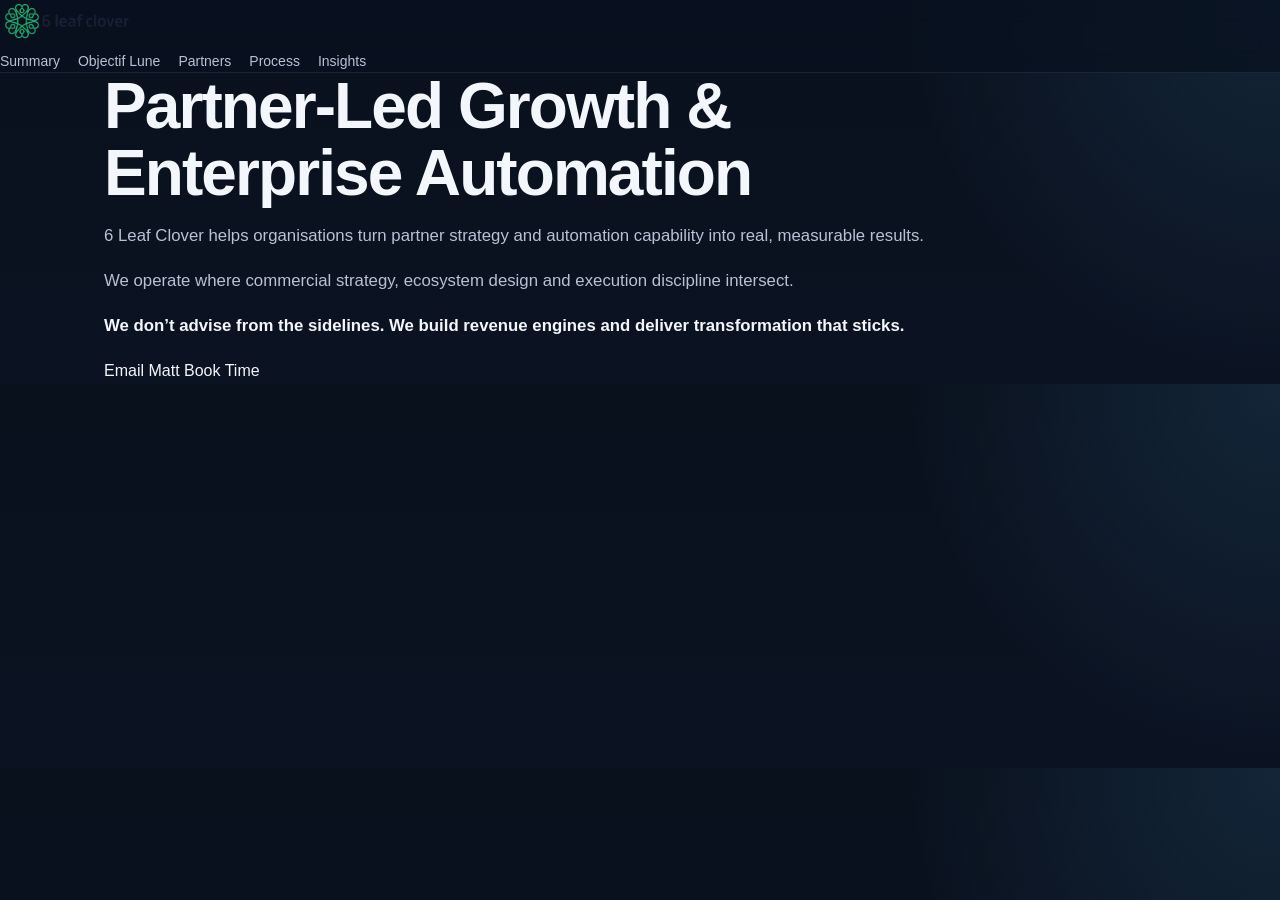
==== index.html @ 8bf60ffc "Update index.html" ====
<!DOCTYPE html>
<html lang="en">
<head>
  <meta charset="UTF-8">
  <meta name="viewport" content="width=device-width, initial-scale=1.0">
  <title>6 Leaf Clover</title>

  <!-- Main stylesheet -->
  <link rel="stylesheet" href="/assets/style.css">

  <!-- Netlify Identity (REQUIRED for CMS login + invite flow) -->
  <script src="https://identity.netlify.com/v1/netlify-identity-widget.js"></script>
</head>

<body>

<header>
  <img src="/assets/6leaf-main.png" class="logo" />
  <nav>
    <a href="/">Summary</a>
    <a href="/objectif-lune.html">Objectif Lune</a>
    <a href="/partners.html">Partners</a>
    <a href="/process.html">Process</a>
    <a href="/insights.html">Insights</a>
  </nav>
</header>

<div class="container">

  <h1>Partner-Led Growth & Enterprise Automation</h1>

  <p>
    6 Leaf Clover helps organisations turn partner strategy and automation capability into real, measurable results.
  </p>

  <p>
    We operate where commercial strategy, ecosystem design and execution discipline intersect.
  </p>

  <p class="cta">
    We don’t advise from the sidelines. We build revenue engines and deliver transformation that sticks.
  </p>

  <!-- CTA Buttons -->
  <div class="cta-buttons">
    <a href="mailto:matt@6leafclover.co.uk" class="btn primary">Email Matt</a>
    <a href="https://outlook.office.com/bookwithme/user/096431fd04e74d8491d724ad463fd408@6leafclover.co.uk/meetingtype/wNoemyp6DkeDweaqhTh28A2?anonymous&ismsaljsauthenabled&ep=mlink" class="btn secondary" target="_blank">Book Time</a>
  </div>

</div>

<!-- Identity redirect logic (CRITICAL) -->
<script>
  if (window.netlifyIdentity) {
    window.netlifyIdentity.on("init", function(user) {
      if (!user) {
        window.netlifyIdentity.on("login", function() {
          document.location.href = "/admin/";
        });
      }
    });
  }
</script>

</body>
</html>

</body>
</html>
---- assets/style.css ----
:root {
  --bg: #08111f;
  --bg-soft: #0d1728;
  --panel: rgba(255, 255, 255, 0.05);
  --panel-border: rgba(255, 255, 255, 0.1);
  --text: #f3f6fb;
  --muted: #b7c2d3;
  --line: rgba(255, 255, 255, 0.08);
  --accent: #8fd3ff;
  --accent-strong: #5fb8ff;
  --max: 1120px;
  --radius: 18px;
  --shadow: 0 20px 60px rgba(0, 0, 0, 0.35);
}

* {
  box-sizing: border-box;
}

html {
  scroll-behavior: smooth;
}

body {
  margin: 0;
  font-family: Arial, Helvetica, sans-serif;
  background:
    radial-gradient(circle at top right, rgba(95, 184, 255, 0.12), transparent 28%),
    linear-gradient(180deg, #09111d 0%, #0b1322 100%);
  color: var(--text);
  line-height: 1.6;
}

a {
  color: var(--text);
  text-decoration: none;
}

a:hover {
  color: var(--accent);
}

header {
  position: sticky;
  top: 0;
  z-index: 20;
  backdrop-filter: blur(12px);
  background: rgba(8, 17, 31, 0.78);
  border-bottom: 1px solid var(--line);
}

.header-inner {
  max-width: var(--max);
  margin: 0 auto;
  padding: 18px 24px;
  display: flex;
  align-items: center;
  justify-content: space-between;
  gap: 24px;
}

.logo {
  height: 42px;
  width: auto;
}

nav {
  display: flex;
  flex-wrap: wrap;
  gap: 18px;
}

nav a {
  font-size: 14px;
  color: var(--muted);
}

nav a:hover,
nav a.active {
  color: var(--text);
}

.container {
  max-width: var(--max);
  margin: 0 auto;
  padding: 0 24px;
}

.hero {
  position: relative;
  padding: 88px 0 56px;
  overflow: hidden;
}

.hero::after {
  content: "";
  position: absolute;
  right: -40px;
  top: 10px;
  width: 320px;
  height: 320px;
  background: url('/assets/6leaf-sub.png') no-repeat center;
  background-size: contain;
  opacity: 0.08;
  pointer-events: none;
}

.eyebrow {
  display: inline-block;
  margin-bottom: 18px;
  padding: 8px 12px;
  border: 1px solid var(--panel-border);
  border-radius: 999px;
  color: var(--accent);
  font-size: 12px;
  font-weight: 700;
  letter-spacing: 0.08em;
  text-transform: uppercase;
  background: rgba(255,255,255,0.03);
}

h1 {
  margin: 0 0 16px;
  font-size: clamp(2.3rem, 5vw, 4.4rem);
  line-height: 1.05;
  letter-spacing: -0.03em;
  max-width: 900px;
}

h2 {
  margin: 0 0 14px;
  font-size: clamp(1.5rem, 3vw, 2.1rem);
  line-height: 1.15;
  letter-spacing: -0.02em;
}

h3 {
  margin: 0 0 10px;
  font-size: 1.1rem;
  line-height: 1.25;
}

p {
  margin: 0 0 18px;
  color: var(--muted);
  font-size: 1.05rem;
  max-width: 820px;
}

.hero-copy p {
  font-size: 1.1rem;
}

.button-row {
  display: flex;
  flex-wrap: wrap;
  gap: 14px;
  margin-top: 26px;
}

.button,
.button-secondary {
  display: inline-block;
  padding: 14px 18px;
  border-radius: 999px;
  font-weight: 700;
  transition: 0.2s ease;
}

.button {
  background: linear-gradient(180deg, var(--accent) 0%, var(--accent-strong) 100%);
  color: #06111d;
}

.button:hover {
  transform: translateY(-1px);
  color: #06111d;
}

.button-secondary {
  border: 1px solid var(--panel-border);
  background: rgba(255,255,255,0.03);
  color: var(--text);
}

.button-secondary:hover {
  background: rgba(255,255,255,0.07);
}

.section {
  padding: 28px 0 36px;
}

.section-header {
  margin-bottom: 18px;
}

.section-label {
  color: var(--accent);
  font-size: 12px;
  font-weight: 700;
  letter-spacing: 0.08em;
  text-transform: uppercase;
  margin-bottom: 8px;
}

.panel {
  background: var(--panel);
  border: 1px solid var(--panel-border);
  border-radius: var(--radius);
  padding: 26px;
  box-shadow: var(--shadow);
}

.grid-2,
.grid-3 {
  display: grid;
  gap: 20px;
}

.grid-2 {
  grid-template-columns: repeat(2, minmax(0, 1fr));
}

.grid-3 {
  grid-template-columns: repeat(3, minmax(0, 1fr));
}

.card {
  background: rgba(255,255,255,0.04);
  border: 1px solid var(--panel-border);
  border-radius: 16px;
  padding: 22px;
}

.card p:last-child,
.panel p:last-child {
  margin-bottom: 0;
}

ul {
  margin: 0;
  padding-left: 20px;
  color: var(--muted);
}

li {
  margin-bottom: 10px;
}

.kpi-row {
  display: flex;
  flex-wrap: wrap;
  gap: 12px;
  margin-top: 18px;
}

.kpi {
  padding: 10px 14px;
  border-radius: 999px;
  border: 1px solid var(--panel-border);
  background: rgba(255,255,255,0.03);
  font-size: 14px;
  color: var(--text);
}

.cta {
  margin-top: 18px;
  font-weight: 700;
  color: var(--text);
}

.contact-panel {
  margin-top: 10px;
}

.footer {
  border-top: 1px solid var(--line);
  margin-top: 48px;
}

.footer-inner {
  max-width: var(--max);
  margin: 0 auto;
  padding: 22px 24px 40px;
  color: var(--muted);
  font-size: 0.95rem;
}

@media (max-width: 900px) {
  .grid-2,
  .grid-3 {
    grid-template-columns: 1fr;
  }

  .header-inner {
    align-items: flex-start;
    flex-direction: column;
  }

  .hero {
    padding-top: 64px;
  }

  .hero::after {
    width: 220px;
    height: 220px;
    opacity: 0.06;
  }
}
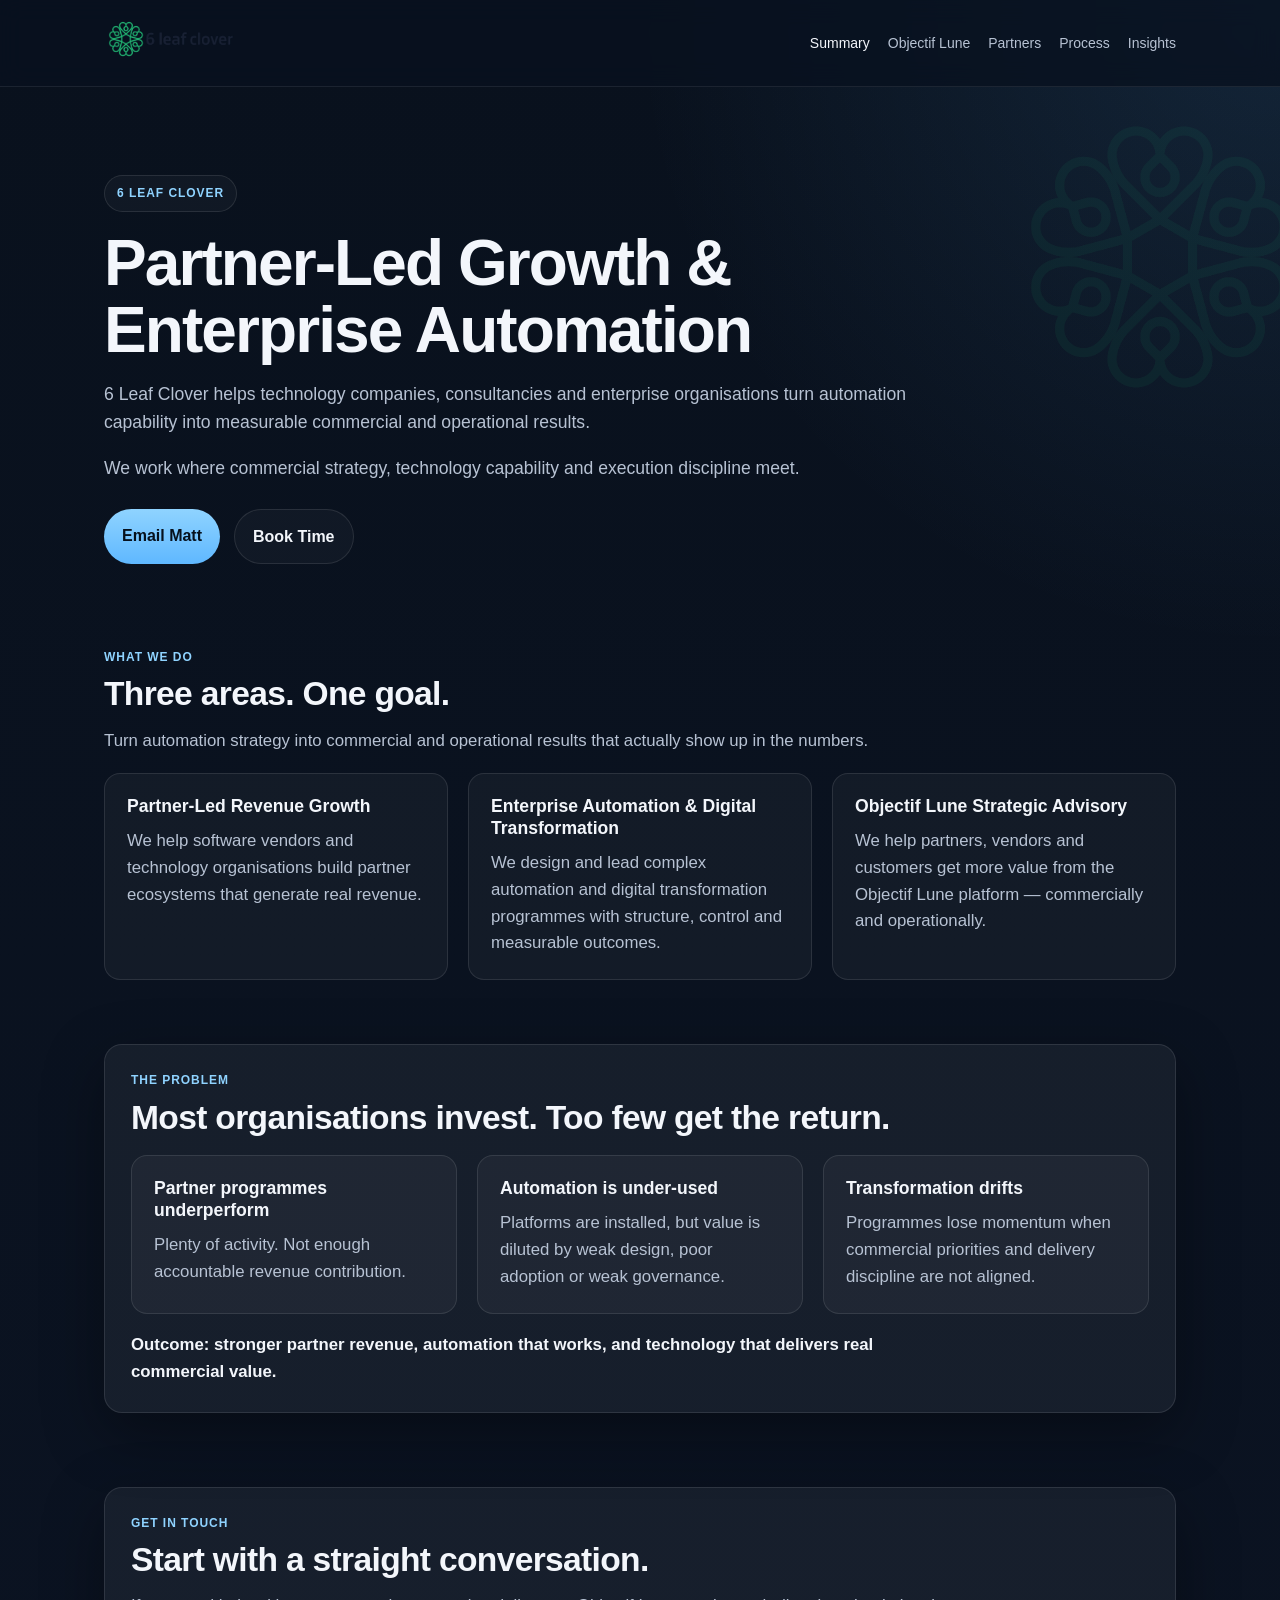
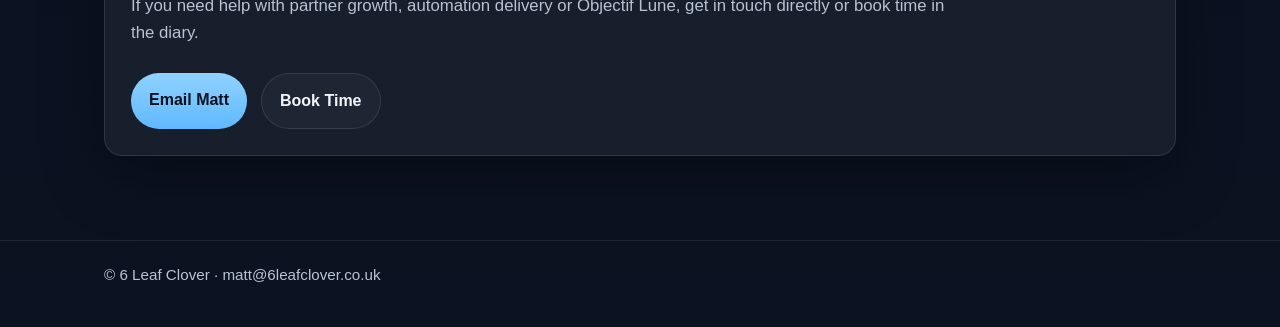
==== commit 546d9f61: "Update index.html" ====
--- a/index.html
+++ b/index.html
@@ -1,55 +1,118 @@
 <!DOCTYPE html>
 <html lang="en">
 <head>
-  <meta charset="UTF-8">
-  <meta name="viewport" content="width=device-width, initial-scale=1.0">
-  <title>6 Leaf Clover</title>
-
-  <!-- Main stylesheet -->
-  <link rel="stylesheet" href="/assets/style.css">
-
-  <!-- Netlify Identity (REQUIRED for CMS login + invite flow) -->
+  <meta charset="UTF-8" />
+  <meta name="description" content="6 Leaf Clover helps technology companies, consultancies and enterprise organisations turn automation capability into measurable commercial and operational results." />
+  <meta name="viewport" content="width=device-width, initial-scale=1.0" />
+  <title>6 Leaf Clover | Partner-Led Growth & Enterprise Automation</title>
+  <link rel="stylesheet" href="/assets/style.css" />
   <script src="https://identity.netlify.com/v1/netlify-identity-widget.js"></script>
 </head>
-
 <body>
 
 <header>
-  <img src="/assets/6leaf-main.png" class="logo" />
-  <nav>
-    <a href="/">Summary</a>
-    <a href="/objectif-lune.html">Objectif Lune</a>
-    <a href="/partners.html">Partners</a>
-    <a href="/process.html">Process</a>
-    <a href="/insights.html">Insights</a>
-  </nav>
+  <div class="header-inner">
+    <a href="/"><img src="/assets/6leaf-main.png" class="logo" alt="6 Leaf Clover logo" /></a>
+    <nav>
+      <a href="/" class="active">Summary</a>
+      <a href="/objectif-lune.html">Objectif Lune</a>
+      <a href="/partners.html">Partners</a>
+      <a href="/process.html">Process</a>
+      <a href="/insights.html">Insights</a>
+    </nav>
+  </div>
 </header>
 
-<div class="container">
+<main>
+  <section class="hero">
+    <div class="container hero-copy">
+      <div class="eyebrow">6 Leaf Clover</div>
+      <h1>Partner-Led Growth & Enterprise Automation</h1>
+      <p>6 Leaf Clover helps technology companies, consultancies and enterprise organisations turn automation capability into measurable commercial and operational results.</p>
+      <p>We work where commercial strategy, technology capability and execution discipline meet.</p>
+      <div class="button-row">
+        <a class="button" href="mailto:matt@6leafclover.co.uk">Email Matt</a>
+        <a class="button-secondary" href="https://outlook.office.com/bookwithme/user/096431fd04e74d8491d724ad463fd408@6leafclover.co.uk/meetingtype/wNoemyp6DkeDweaqhTh28A2?anonymous&amp;ismsaljsauthenabled&amp;ep=mlink" target="_blank" rel="noopener">Book Time</a>
+      </div>
+    </div>
+  </section>
 
-  <h1>Partner-Led Growth & Enterprise Automation</h1>
+  <section class="section">
+    <div class="container">
+      <div class="section-header">
+        <div class="section-label">What we do</div>
+        <h2>Three areas. One goal.</h2>
+        <p>Turn automation strategy into commercial and operational results that actually show up in the numbers.</p>
+      </div>
 
-  <p>
-    6 Leaf Clover helps organisations turn partner strategy and automation capability into real, measurable results.
-  </p>
+      <div class="grid-3">
+        <div class="card">
+          <h3>Partner-Led Revenue Growth</h3>
+          <p>We help software vendors and technology organisations build partner ecosystems that generate real revenue.</p>
+        </div>
 
-  <p>
-    We operate where commercial strategy, ecosystem design and execution discipline intersect.
-  </p>
+        <div class="card">
+          <h3>Enterprise Automation & Digital Transformation</h3>
+          <p>We design and lead complex automation and digital transformation programmes with structure, control and measurable outcomes.</p>
+        </div>
 
-  <p class="cta">
-    We don’t advise from the sidelines. We build revenue engines and deliver transformation that sticks.
-  </p>
+        <div class="card">
+          <h3>Objectif Lune Strategic Advisory</h3>
+          <p>We help partners, vendors and customers get more value from the Objectif Lune platform — commercially and operationally.</p>
+        </div>
+      </div>
+    </div>
+  </section>
 
-  <!-- CTA Buttons -->
-  <div class="cta-buttons">
-    <a href="mailto:matt@6leafclover.co.uk" class="btn primary">Email Matt</a>
-    <a href="https://outlook.office.com/bookwithme/user/096431fd04e74d8491d724ad463fd408@6leafclover.co.uk/meetingtype/wNoemyp6DkeDweaqhTh28A2?anonymous&ismsaljsauthenabled&ep=mlink" class="btn secondary" target="_blank">Book Time</a>
+  <section class="section">
+    <div class="container">
+      <div class="panel">
+        <div class="section-header">
+          <div class="section-label">The problem</div>
+          <h2>Most organisations invest. Too few get the return.</h2>
+        </div>
+        <div class="grid-3">
+          <div class="card">
+            <h3>Partner programmes underperform</h3>
+            <p>Plenty of activity. Not enough accountable revenue contribution.</p>
+          </div>
+          <div class="card">
+            <h3>Automation is under-used</h3>
+            <p>Platforms are installed, but value is diluted by weak design, poor adoption or weak governance.</p>
+          </div>
+          <div class="card">
+            <h3>Transformation drifts</h3>
+            <p>Programmes lose momentum when commercial priorities and delivery discipline are not aligned.</p>
+          </div>
+        </div>
+        <p class="cta">Outcome: stronger partner revenue, automation that works, and technology that delivers real commercial value.</p>
+      </div>
+    </div>
+  </section>
+
+  <section class="section">
+    <div class="container">
+      <div class="panel contact-panel">
+        <div class="section-header">
+          <div class="section-label">Get in touch</div>
+          <h2>Start with a straight conversation.</h2>
+          <p>If you need help with partner growth, automation delivery or Objectif Lune, get in touch directly or book time in the diary.</p>
+        </div>
+        <div class="button-row">
+          <a class="button" href="mailto:matt@6leafclover.co.uk">Email Matt</a>
+          <a class="button-secondary" href="https://outlook.office.com/bookwithme/user/096431fd04e74d8491d724ad463fd408@6leafclover.co.uk/meetingtype/wNoemyp6DkeDweaqhTh28A2?anonymous&amp;ismsaljsauthenabled&amp;ep=mlink" target="_blank" rel="noopener">Book Time</a>
+        </div>
+      </div>
+    </div>
+  </section>
+</main>
+
+<footer class="footer">
+  <div class="footer-inner">
+    © 6 Leaf Clover · matt@6leafclover.co.uk
   </div>
+</footer>
 
-</div>
-
-<!-- Identity redirect logic (CRITICAL) -->
 <script>
   if (window.netlifyIdentity) {
     window.netlifyIdentity.on("init", function(user) {
@@ -64,6 +127,4 @@
 
 </body>
 </html>
-
-</body>
 </html>
--- a/assets/style.css
+++ b/assets/style.css
@@ -307,4 +307,24 @@
     height: 220px;
     opacity: 0.06;
   }
-}
+
+}
+.article-body h1,
+.article-body h2,
+.article-body h3 {
+  margin-top: 1.4em;
+}
+
+.article-body p,
+.article-body ul,
+.article-body ol {
+  max-width: 800px;
+}
+
+.article-body a {
+  color: var(--accent);
+}
+
+.article-body strong {
+  color: var(--text);
+}
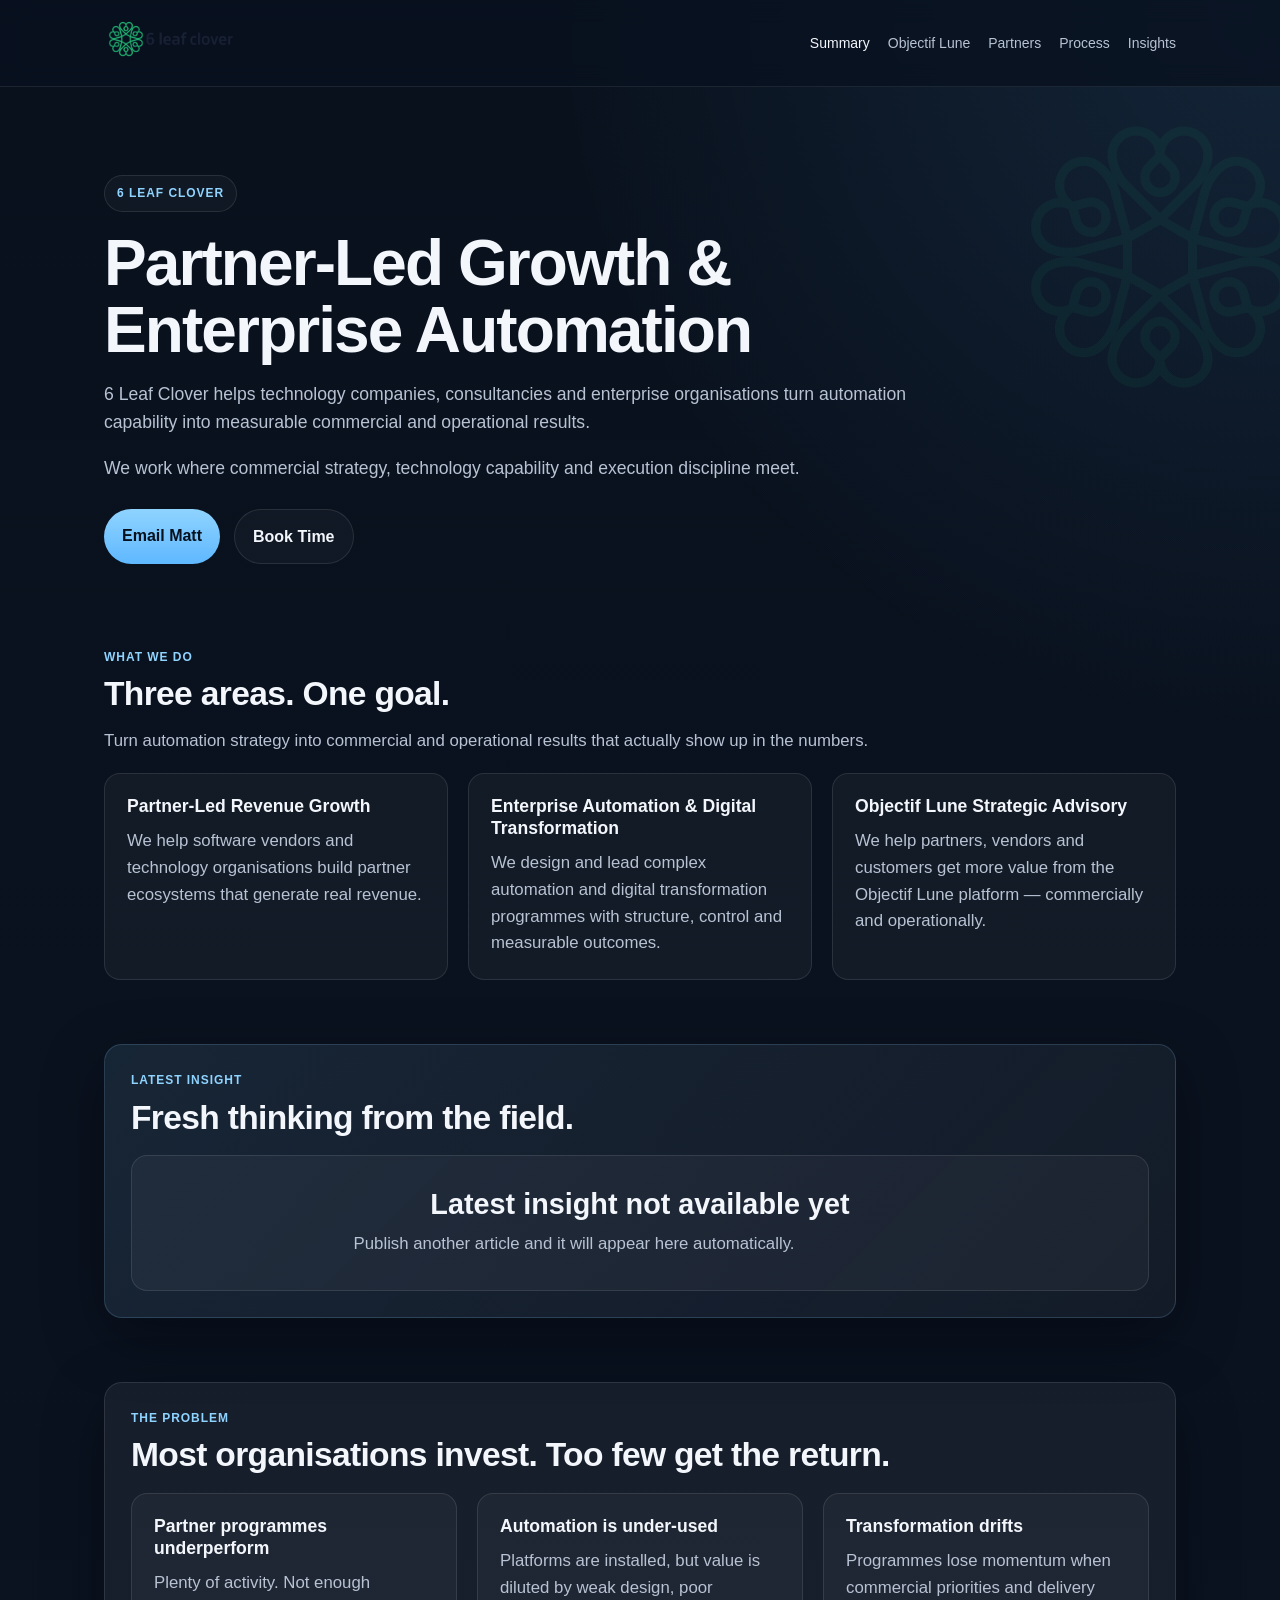
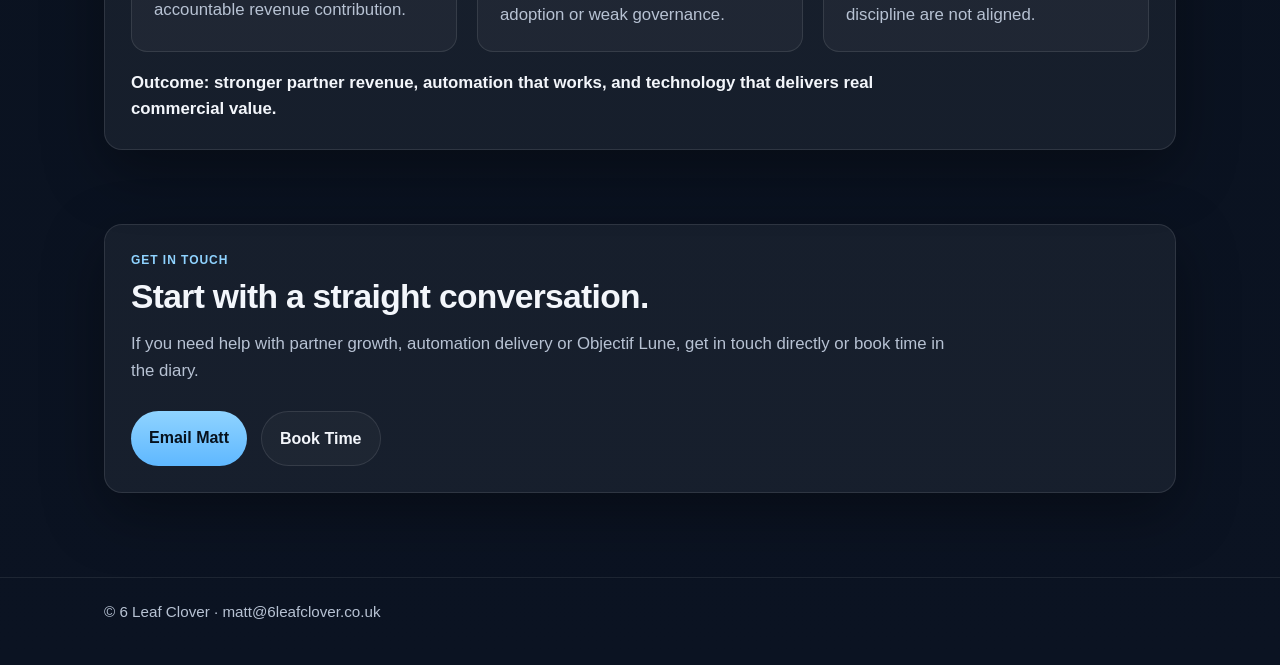
==== commit 94cdf0ce: "Update index.html" ====
--- a/index.html
+++ b/index.html
@@ -66,6 +66,24 @@
 
   <section class="section">
     <div class="container">
+      <div class="panel featured-insight">
+        <div class="section-header">
+          <div class="section-label">Latest insight</div>
+          <h2>Fresh thinking from the field.</h2>
+        </div>
+
+        <div id="home-latest">
+          <div class="card home-latest-card">
+            <h3>Loading latest insight…</h3>
+            <p>Please wait a moment.</p>
+          </div>
+        </div>
+      </div>
+    </div>
+  </section>
+
+  <section class="section">
+    <div class="container">
       <div class="panel">
         <div class="section-header">
           <div class="section-label">The problem</div>
@@ -123,8 +141,52 @@
       }
     });
   }
+
+  async function loadLatestInsight() {
+    const container = document.getElementById("home-latest");
+
+    try {
+      const response = await fetch("/assets/latest-insight.json");
+      if (!response.ok) throw new Error("Could not load latest insight.");
+
+      const post = await response.json();
+
+      if (!post) {
+        container.innerHTML = `
+          <div class="card home-latest-card empty-state">
+            <h3>No insights yet</h3>
+            <p>Once the first article is published, it will appear here automatically.</p>
+          </div>
+        `;
+        return;
+      }
+
+      container.innerHTML = `
+        <div class="card home-latest-card">
+          <div class="meta-row">
+            <span class="meta-pill">${post.categoryLabel || "Insights"}</span>
+            ${post.formattedDate ? `<span class="kpi">${post.formattedDate}</span>` : ""}
+          </div>
+          <h3>${post.title}</h3>
+          <p>${post.summary || ""}</p>
+          <div class="button-row">
+            <a class="button" href="${post.url}">Read insight</a>
+            <a class="button-secondary" href="/insights.html">View all insights</a>
+          </div>
+        </div>
+      `;
+    } catch (error) {
+      container.innerHTML = `
+        <div class="card home-latest-card empty-state">
+          <h3>Latest insight not available yet</h3>
+          <p>Publish another article and it will appear here automatically.</p>
+        </div>
+      `;
+    }
+  }
+
+  loadLatestInsight();
 </script>
 
 </body>
 </html>
-</html>
--- a/assets/style.css
+++ b/assets/style.css
@@ -328,3 +328,53 @@
 .article-body strong {
   color: var(--text);
 }
+
+.featured-insight {
+  background: linear-gradient(135deg, rgba(143, 211, 255, 0.10), rgba(255, 255, 255, 0.04));
+  border: 1px solid rgba(143, 211, 255, 0.18);
+}
+
+.featured-insight h3 {
+  font-size: 1.8rem;
+  line-height: 1.15;
+}
+
+.meta-row {
+  display: flex;
+  flex-wrap: wrap;
+  gap: 10px;
+  margin-bottom: 16px;
+}
+
+.meta-pill {
+  display: inline-block;
+  padding: 8px 12px;
+  border-radius: 999px;
+  border: 1px solid var(--panel-border);
+  background: rgba(255,255,255,0.04);
+  font-size: 12px;
+  font-weight: 700;
+  letter-spacing: 0.08em;
+  text-transform: uppercase;
+  color: var(--accent);
+}
+
+.post-link {
+  display: inline-block;
+  margin-top: 16px;
+  font-weight: 700;
+  color: var(--accent);
+}
+
+.post-link:hover {
+  color: var(--text);
+}
+
+.empty-state {
+  text-align: center;
+  padding: 32px;
+}
+
+.home-latest-card {
+  min-height: 100%;
+}
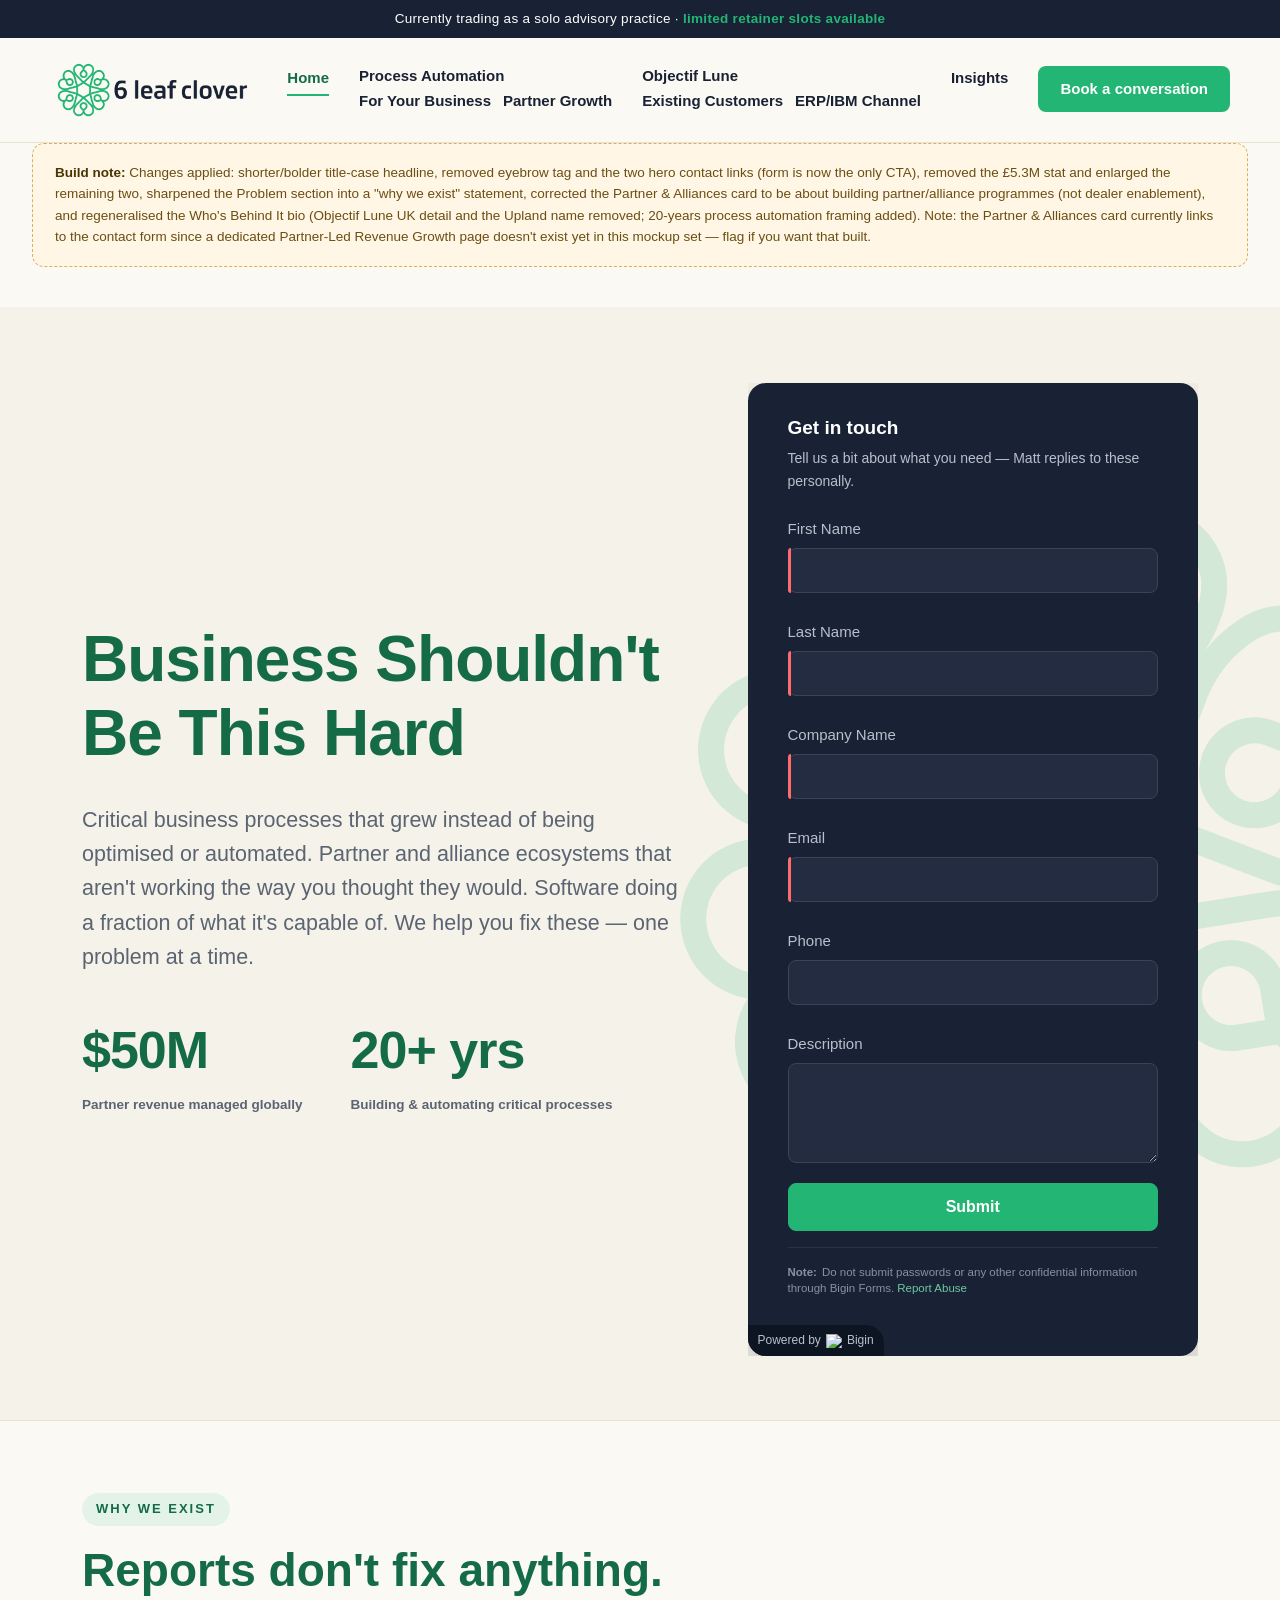
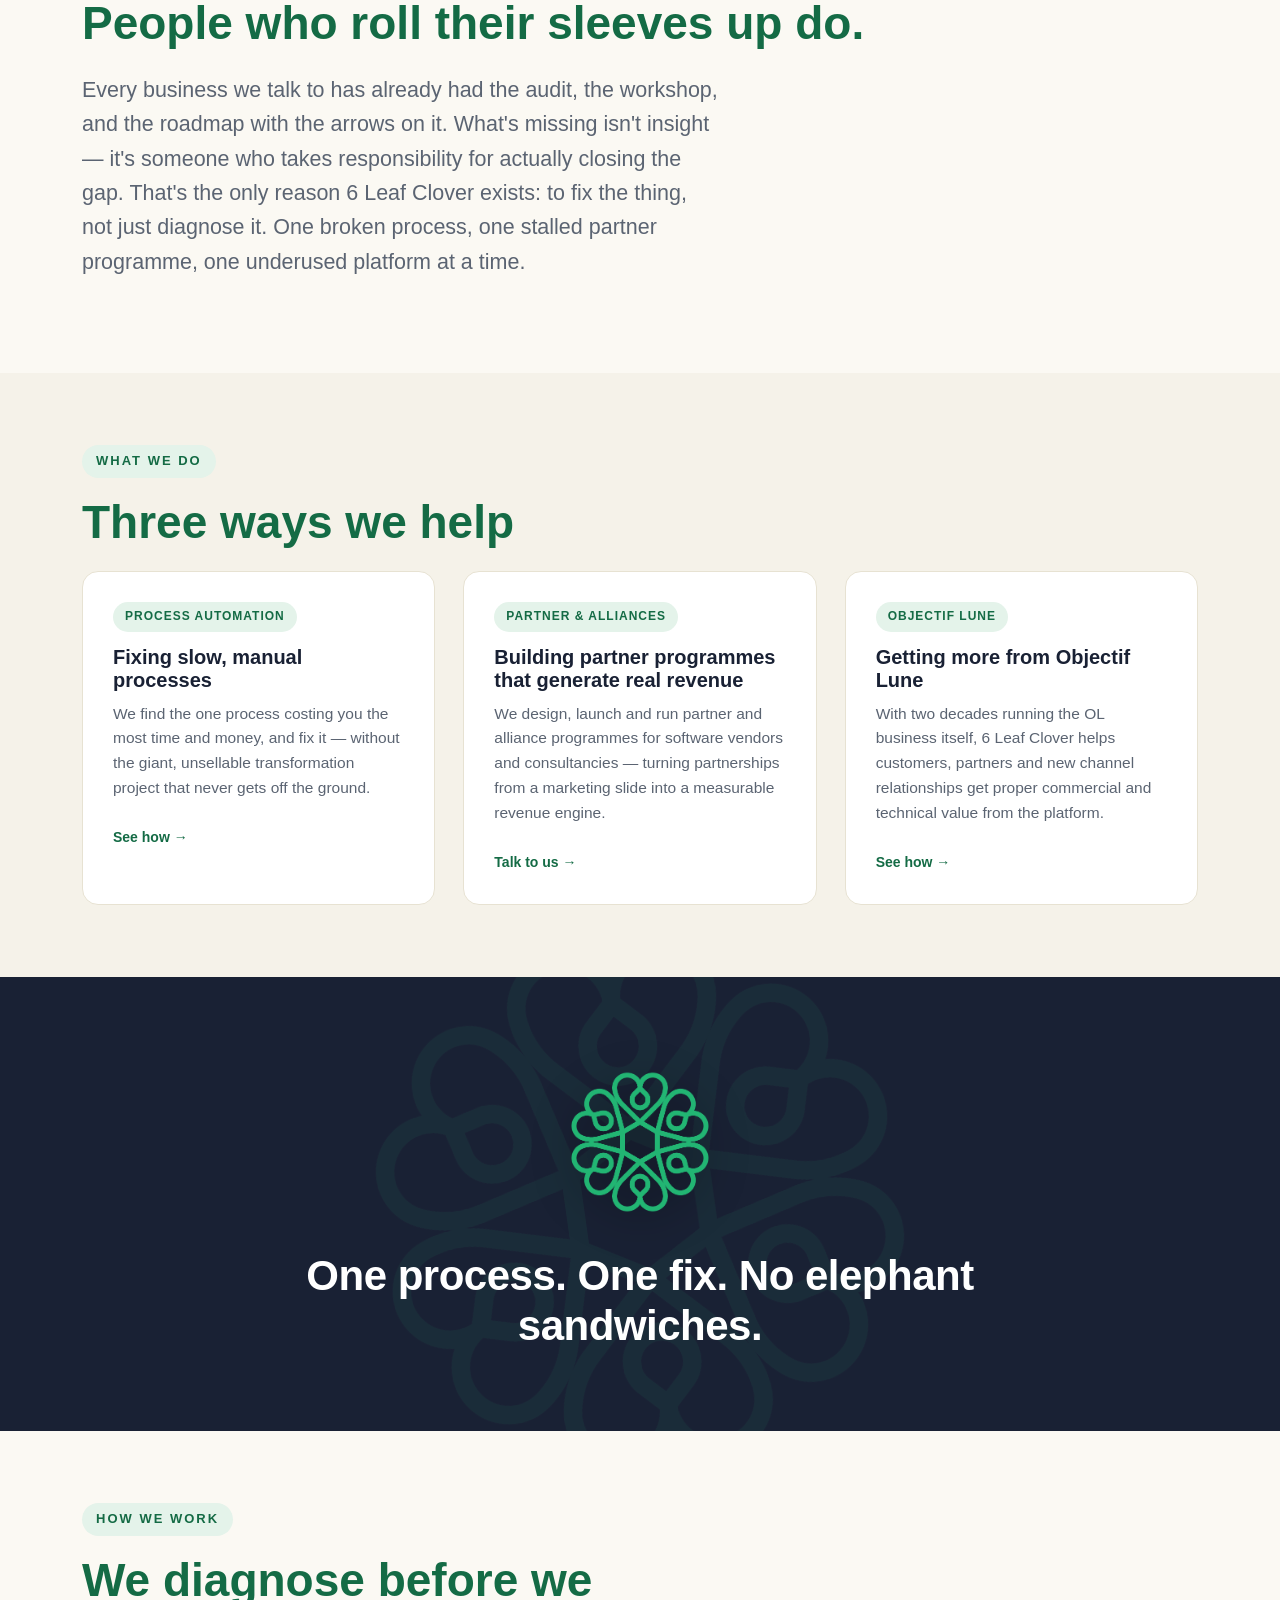
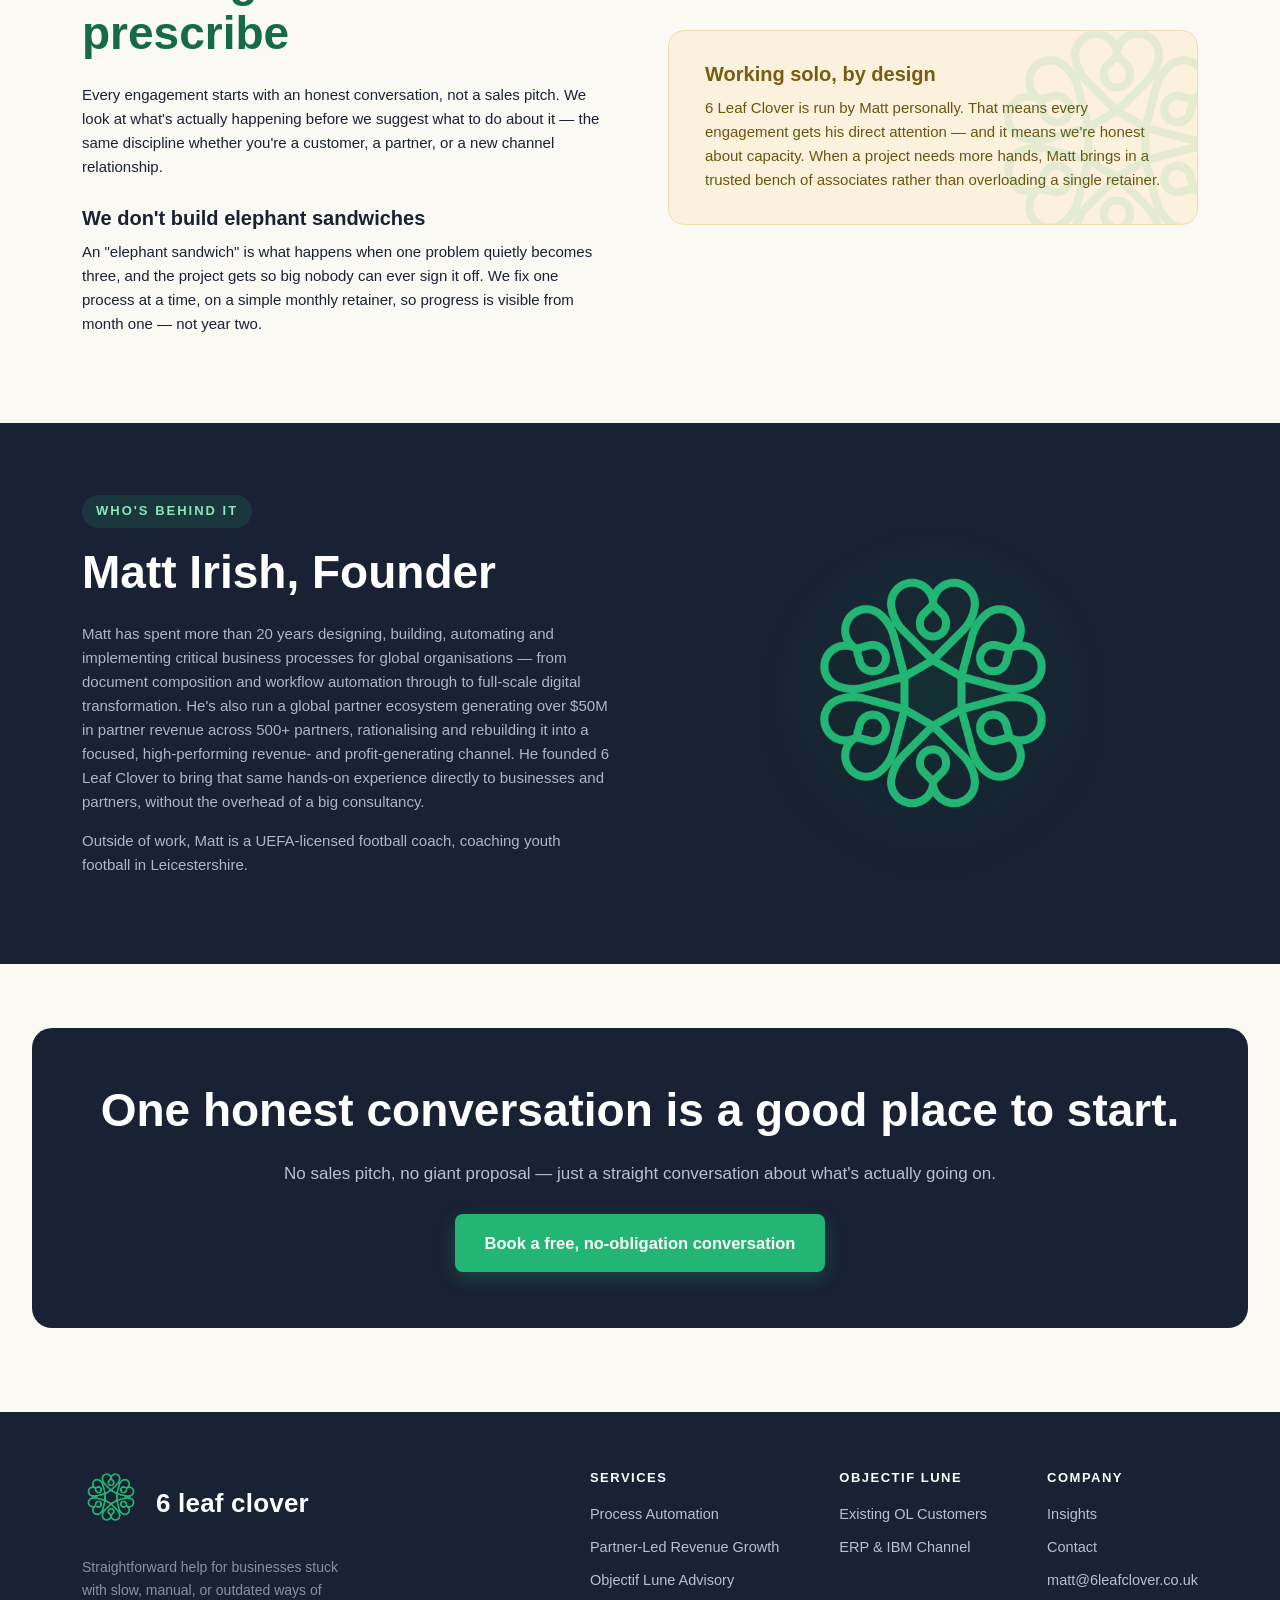
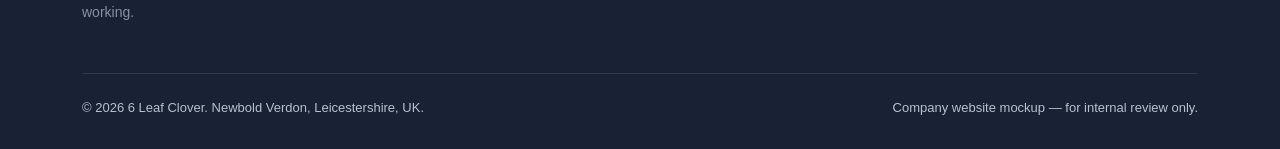
==== commit 9d9a3323: "Update index.html" ====
--- a/index.html
+++ b/index.html
@@ -1,192 +1,801 @@
 <!DOCTYPE html>
 <html lang="en">
 <head>
-  <meta charset="UTF-8" />
-  <meta name="description" content="6 Leaf Clover helps technology companies, consultancies and enterprise organisations turn automation capability into measurable commercial and operational results." />
-  <meta name="viewport" content="width=device-width, initial-scale=1.0" />
-  <title>6 Leaf Clover | Partner-Led Growth & Enterprise Automation</title>
-  <link rel="stylesheet" href="/assets/style.css" />
-  <script src="https://identity.netlify.com/v1/netlify-identity-widget.js"></script>
+<!-- Google tag (gtag.js) -->
+<script async src="https://www.googletagmanager.com/gtag/js?id=G-89XM09ZV6T"></script>
+<script>
+    window.dataLayer = window.dataLayer || [];
+    function gtag(){dataLayer.push(arguments);}
+    gtag('js', new Date());
+    gtag('config', 'G-89XM09ZV6T');
+</script>
+<script type="text/javascript">
+    (function(c,l,a,r,i,t,y){
+        c[a]=c[a]||function(){(c[a].q=c[a].q||[]).push(arguments)};
+        t=l.createElement(r);t.async=1;t.src="https://www.clarity.ms/tag/"+i;
+        y=l.getElementsByTagName(r)[0];y.parentNode.insertBefore(t,y);
+    })(window, document, "clarity", "script", "y4c2ji5exg");
+</script>
+
+<meta charset="UTF-8">
+<meta name="viewport" content="width=device-width, initial-scale=1.0">
+<title>Home | 6 Leaf Clover</title>
+<style>
+:root{
+  --navy:#192134;
+  --navy-soft:#2A3448;
+  --green:#22B573;
+  --green-dark:#146B45;
+  --cream:#FBF9F3;
+  --paper:#F5F2E9;
+  --card:#FFFFFF;
+  --ink:#192134;
+  --ink-soft:#5B6472;
+  --rule:#E7E2D2;
+  --rule-strong:#D8D2BE;
+  --green-tint:#E4F3EA;
+  --gold-tint:#FBF1DC;
+  --gold-ink:#7A5B12;
+  --font:Calibri,"Segoe UI",Arial,sans-serif;
+}
+*{box-sizing:border-box;}
+html{scroll-behavior:smooth;}
+body{margin:0;background:var(--cream);color:var(--ink);font-family:var(--font);font-size:17px;line-height:1.6;-webkit-font-smoothing:antialiased;}
+a{color:inherit;}
+img{max-width:100%;display:block;}
+.wrap{max-width:1180px;margin:0 auto;padding:0 32px;}
+h1,h2,h3{font-family:var(--font);font-weight:700;color:var(--navy);margin:0 0 .5em 0;line-height:1.15;}
+h1{font-size:clamp(36px,5.4vw,58px);color:var(--green-dark);letter-spacing:-0.5px;}
+.hero h1{font-size:clamp(42px,6.2vw,64px);font-weight:800;letter-spacing:-1px;text-transform:capitalize;}
+h2{font-size:clamp(32px,4.4vw,46px);color:var(--green-dark);}
+h3{font-size:20px;color:var(--navy);}
+p{margin:0 0 1em 0;}
+.eyebrow{display:inline-block;font-size:13px;font-weight:700;letter-spacing:2px;text-transform:uppercase;color:var(--green-dark);background:var(--green-tint);padding:6px 14px;border-radius:20px;margin-bottom:18px;}
+.lede{font-size:21.5px;color:var(--ink-soft);max-width:640px;}
+
+/* top banner */
+.topbar{background:var(--navy);color:#fff;font-size:13.5px;text-align:center;padding:8px 12px;letter-spacing:.3px;}
+.topbar strong{color:var(--green);}
+
+/* header */
+header.site{background:var(--cream);border-bottom:1px solid var(--rule);position:sticky;top:0;z-index:50;}
+.header-inner{display:flex;align-items:center;justify-content:space-between;padding:20px 0;}
+.brand{display:flex;align-items:center;}
+.brand img{height:56px;width:auto;}
+nav.mainnav{display:flex;align-items:center;gap:34px;}
+nav.mainnav a{font-size:15px;font-weight:600;color:var(--navy);text-decoration:none;}
+nav.mainnav a.current{color:var(--green-dark);border-bottom:2px solid var(--green);padding-bottom:4px;}
+.nav-cta{background:var(--green);color:#fff !important;padding:11px 22px;border-radius:8px;font-weight:700 !important;border-bottom:none !important;}
+
+/* hero */
+.hero{position:relative;padding:76px 0 64px;overflow:hidden;background:var(--paper);border-bottom:1px solid var(--rule);}
+.hero-grid{display:grid;grid-template-columns:1.15fr .85fr;gap:56px;align-items:center;position:relative;z-index:2;}
+.hero-clover-bg{position:absolute;right:-220px;top:50%;transform:translateY(-50%) rotate(6deg);width:900px;opacity:.16;z-index:1;pointer-events:none;}
+.hero-buttons{display:flex;gap:16px;flex-wrap:wrap;margin-top:30px;align-items:center;}
+.btn-primary{background:var(--green);color:#fff;padding:16px 30px;border-radius:8px;font-weight:700;font-size:16.5px;text-decoration:none;display:inline-block;border:none;cursor:pointer;box-shadow:0 6px 18px rgba(34,181,115,.28);}
+.btn-secondary{color:var(--navy);font-weight:600;text-decoration:underline;font-size:15px;}
+.stat-strip{display:flex;gap:48px;margin-top:34px;flex-wrap:wrap;}
+.stat{}
+.stat b{display:block;font-size:52px;color:var(--green-dark);font-weight:900;letter-spacing:-1px;}
+.stat span{font-size:13.5px;color:var(--ink-soft);font-weight:600;}
+
+/* lead capture form (legendseor-style) */
+.leadform{background:var(--navy);color:#fff;border-radius:18px;padding:34px;box-shadow:0 20px 50px rgba(25,33,52,.25);}
+.leadform h3{color:#fff;font-size:19px;margin-bottom:4px;}
+.leadform .sub{color:#B9C0CC;font-size:14px;margin-bottom:18px;}
+.leadform input,.leadform select,.leadform textarea{width:100%;padding:13px 14px;margin-bottom:12px;border-radius:8px;border:1px solid #3A4358;background:#232C41;color:#fff;font-family:var(--font);font-size:15px;}
+.leadform input::placeholder,.leadform textarea::placeholder{color:#8891A0;}
+.leadform button{width:100%;background:var(--green);color:#fff;border:none;padding:14px;border-radius:8px;font-weight:700;font-size:16px;cursor:pointer;}
+.leadform .fine{font-size:11.5px;color:#8891A0;margin-top:12px;text-align:center;}
+.leadform .thanks{display:none;text-align:center;padding:20px 0;}
+.leadform .thanks b{color:var(--green);font-size:18px;}
+
+/* clover break — bold section-divider treatment */
+.clover-break{position:relative;background:var(--navy);padding:80px 0;overflow:hidden;text-align:center;}
+.clover-break .mark{width:170px;margin:0 auto 24px;position:relative;z-index:2;filter:drop-shadow(0 8px 20px rgba(0,0,0,.35));}
+.clover-break .line{position:relative;z-index:2;color:#fff;font-size:clamp(28px,4vw,42px);font-weight:800;max-width:760px;margin:0 auto;letter-spacing:-.5px;line-height:1.2;}
+.clover-break .ghost{position:absolute;top:50%;left:50%;transform:translate(-50%,-50%) rotate(-8deg);width:640px;opacity:.07;pointer-events:none;z-index:1;}
+
+/* decorative corner clover used on tinted/callout sections */
+.clover-corner{position:absolute;width:280px;opacity:.10;pointer-events:none;}
+
+/* sections */
+section{padding:72px 0;}
+section.tint{background:var(--paper);}
+section.navy{background:var(--navy);color:#fff;}
+section.navy h2{color:#fff;}
+section.navy .ink-soft{color:#AEB6C4;}
+
+.checklist{list-style:none;margin:0;padding:0;display:grid;gap:14px;max-width:760px;}
+.checklist li{position:relative;padding-left:32px;color:var(--ink-soft);font-size:16.5px;}
+.checklist li::before{content:"";position:absolute;left:0;top:8px;width:14px;height:14px;border-radius:50%;background:var(--green);}
+
+.cards{display:grid;gap:28px;}
+.cards.c3{grid-template-columns:repeat(3,1fr);}
+.cards.c2{grid-template-columns:repeat(2,1fr);}
+.card{background:var(--card);border:1px solid var(--rule);border-radius:16px;padding:30px;}
+.card h3{margin-bottom:10px;}
+.card p{color:var(--ink-soft);font-size:15.5px;margin-bottom:0;}
+.card .tag{display:inline-block;background:var(--green-tint);color:var(--green-dark);font-size:12px;font-weight:700;letter-spacing:1px;text-transform:uppercase;padding:5px 12px;border-radius:20px;margin-bottom:14px;}
+
+.callout{position:relative;overflow:hidden;background:var(--gold-tint);border:1px solid #EEDFB0;border-radius:16px;padding:32px 36px;}
+.callout h3{color:var(--gold-ink);}
+.callout p{color:#6B5410;margin-bottom:0;}
+
+.split{display:grid;grid-template-columns:1fr 1fr;gap:56px;align-items:center;}
+
+.quote{border-left:4px solid var(--green);padding-left:24px;font-size:20px;font-style:italic;color:var(--navy);max-width:820px;}
+
+.fit-grid{display:grid;grid-template-columns:1fr 1fr;gap:28px;}
+.fit-box{border-radius:16px;padding:28px;}
+.fit-box.yes{background:var(--green-tint);border:1px solid #BFE4CE;}
+.fit-box.no{background:#F1EFE7;border:1px solid var(--rule-strong);}
+.fit-box ul{margin:0;padding-left:20px;color:var(--ink-soft);}
+.fit-box li{margin-bottom:8px;}
+
+.cta-band{background:var(--navy);color:#fff;border-radius:20px;padding:56px;text-align:center;margin:0 32px;}
+.cta-band h2{color:#fff;}
+.cta-band p{color:#B9C0CC;font-size:17px;}
+
+/* footer */
+footer.site{background:var(--navy);color:#B9C0CC;padding:56px 0 30px;margin-top:60px;}
+.footer-top{display:flex;justify-content:space-between;align-items:flex-start;flex-wrap:wrap;gap:40px;padding-bottom:36px;border-bottom:1px solid #2E3850;}
+.footer-brand img{height:64px;margin-bottom:14px;}
+.footer-cols{display:flex;gap:60px;flex-wrap:wrap;}
+.footer-col h4{color:#fff;font-size:13px;letter-spacing:1.5px;text-transform:uppercase;margin-bottom:14px;}
+.footer-col a{display:block;color:#B9C0CC;text-decoration:none;font-size:14.5px;margin-bottom:10px;}
+.footer-bottom{padding-top:24px;font-size:13px;display:flex;justify-content:space-between;flex-wrap:wrap;gap:10px;}
+
+/* insights */
+.filterbar{display:flex;gap:10px;margin-bottom:36px;flex-wrap:wrap;}
+.filter-pill{border:1px solid var(--rule-strong);background:var(--card);padding:9px 18px;border-radius:20px;font-size:14px;font-weight:600;cursor:pointer;}
+.filter-pill.active{background:var(--navy);color:#fff;border-color:var(--navy);}
+.post-card{background:var(--card);border:1px solid var(--rule);border-radius:16px;overflow:hidden;display:flex;flex-direction:column;}
+.post-thumb{height:150px;background:linear-gradient(135deg,var(--navy),var(--navy-soft));display:flex;align-items:center;justify-content:center;}
+.post-thumb img{width:44px;opacity:.85;}
+.post-body{padding:22px 24px 26px;}
+.post-body .tag{margin-bottom:12px;}
+.post-body p{color:var(--ink-soft);font-size:14.5px;}
+.readmore{color:var(--green-dark);font-weight:700;font-size:14px;text-decoration:none;}
+.featured{display:grid;grid-template-columns:1fr 1fr;gap:0;background:var(--card);border:1px solid var(--rule);border-radius:20px;overflow:hidden;margin-bottom:48px;}
+.featured .side{background:linear-gradient(135deg,var(--navy),var(--navy-soft));display:flex;align-items:center;justify-content:center;padding:40px;}
+.featured .side img{width:110px;opacity:.9;}
+.featured .body{padding:44px;}
+
+/* dev note */
+.devnote{background:#FFF6E5;border:1px dashed #D9B15C;border-radius:12px;padding:18px 22px;font-size:13.5px;color:#6B4E12;margin:0 32px 40px;}
+.devnote b{color:#4A3600;}
+
+@media(max-width:900px){
+  .hero-grid,.split,.cards.c3,.cards.c2,.fit-grid,.featured{grid-template-columns:1fr;}
+  .footer-top{flex-direction:column;}
+}
+</style>
 </head>
 <body>
 
-<header>
-  <div class="header-inner">
-    <a href="/"><img src="/assets/6leaf-main.png" class="logo" alt="6 Leaf Clover logo" /></a>
-    <nav>
-      <a href="/" class="active">Summary</a>
-      <a href="/objectif-lune.html">Objectif Lune</a>
-      <a href="/partners.html">Partners</a>
-      <a href="/process.html">Process</a>
-      <a href="/insights.html">Insights</a>
-    </nav>
+<div class="topbar">Currently trading as a solo advisory practice &middot; <strong>limited retainer slots available</strong></div>
+<header class="site">
+  <div class="wrap header-inner">
+    <a href="index.html" class="brand"><img src="[data-uri]" alt="6 Leaf Clover" style="height:64px;"></a>
+    <style type="text/css">
+nav.mainnav{display:flex;align-items:flex-start;gap:30px;}
+nav.mainnav a{font-size:15px;font-weight:600;color:var(--navy);text-decoration:none;}
+nav.mainnav a.current{color:var(--green-dark);border-bottom:2px solid var(--green);padding-bottom:4px;}
+.nav-group{display:flex;flex-direction:column;}
+.nav-group-label{font-size:15px;font-weight:600;color:var(--navy);line-height:1.3;}
+.nav-sub{display:flex;gap:12px;margin-top:3px;}
+.nav-sub a{font-size:12.5px;font-weight:600;color:var(--ink-soft);text-decoration:none;white-space:nowrap;}
+.nav-sub a.current{color:var(--green-dark);}
+.nav-sub a:hover{color:var(--green-dark);}
+</style>
+<nav class="mainnav">
+  <a href="index.html" class="current">Home</a>
+
+  <div class="nav-group">
+    <span class="nav-group-label">Process Automation</span>
+    <span class="nav-sub">
+      <a href="process-automation-direct.html">For Your Business</a>
+      <a href="process-automation-partner.html">Partner Growth</a>
+    </span>
+  </div>
+
+  <div class="nav-group">
+    <span class="nav-group-label">Objectif Lune</span>
+    <span class="nav-sub">
+      <a href="objectif-lune-customers.html">Existing Customers</a>
+      <a href="objectif-lune-erp.html">ERP/IBM Channel</a>
+    </span>
+  </div>
+
+  <a href="insights.html">Insights</a>
+  <a href="#contact" class="nav-cta">Book a conversation</a>
+</nav>
   </div>
 </header>
 
-<main>
-  <section class="hero">
-    <div class="container hero-copy">
-      <div class="eyebrow">6 Leaf Clover</div>
-      <h1>Partner-Led Growth & Enterprise Automation</h1>
-      <p>6 Leaf Clover helps technology companies, consultancies and enterprise organisations turn automation capability into measurable commercial and operational results.</p>
-      <p>We work where commercial strategy, technology capability and execution discipline meet.</p>
-      <div class="button-row">
-        <a class="button" href="mailto:matt@6leafclover.co.uk">Email Matt</a>
-        <a class="button-secondary" href="https://outlook.office.com/bookwithme/user/096431fd04e74d8491d724ad463fd408@6leafclover.co.uk/meetingtype/wNoemyp6DkeDweaqhTh28A2?anonymous&amp;ismsaljsauthenabled&amp;ep=mlink" target="_blank" rel="noopener">Book Time</a>
+<div class="devnote"><b>Build note:</b> Changes applied: shorter/bolder title-case headline, removed eyebrow tag and the two hero contact links (form is now the only CTA), removed the £5.3M stat and enlarged the remaining two, sharpened the Problem section into a "why we exist" statement, corrected the Partner &amp; Alliances card to be about building partner/alliance programmes (not dealer enablement), and regeneralised the Who's Behind It bio (Objectif Lune UK detail and the Upland name removed; 20-years process automation framing added). Note: the Partner &amp; Alliances card currently links to the contact form since a dedicated Partner-Led Revenue Growth page doesn't exist yet in this mockup set &mdash; flag if you want that built.</div>
+
+<section class="hero">
+  <img class="hero-clover-bg" src="[data-uri]" alt="">
+  <div class="wrap hero-grid">
+    <div>
+      <h1>Business Shouldn't Be This Hard</h1>
+      <p class="lede">Critical business processes that grew instead of being optimised or automated. Partner and alliance ecosystems that aren't working the way you thought they would. Software doing a fraction of what it's capable of. We help you fix these &mdash; one problem at a time.</p>
+      <div class="stat-strip">
+        <div class="stat"><b>$50M</b><span>Partner revenue managed globally</span></div>
+        <div class="stat"><b>20+ yrs</b><span>Building &amp; automating critical processes</span></div>
       </div>
     </div>
-  </section>
-
-  <section class="section">
-    <div class="container">
-      <div class="section-header">
-        <div class="section-label">What we do</div>
-        <h2>Three areas. One goal.</h2>
-        <p>Turn automation strategy into commercial and operational results that actually show up in the numbers.</p>
+    
+<!--
+  6 Leaf Clover — Bigin contact form (branded)
+  Drop this in place of the placeholder contact form on each page.
+  Do NOT edit the hidden inputs (xnQsjsdp, zc_gad, xmIwtLD, actionType, rmsg, returnURL)
+  or the validation / mandatory-field JS below — those are Bigin's security tokens
+  and are what make the submission actually work.
+-->
+<style type='text/css'>
+/* ===== Bigin's own generated styles (unchanged structure, do not remove) ===== */
+:root,
+	html {
+	font-size: 10px;
+}
+* {
+padding: 0;
+ margin: 0;
+ outline: 0;}
+html,
+body {
+	height: 100%;
+	width: 100%;
+	font-weight: normal;
+	-webkit-font-smoothing: antialiased;
+	-moz-osx-font-smoothing: grayscale;
+	font-size: 15px;
+}
+ul,
+ol {
+	list-style-position: inside;
+}
+textarea,
+input[type='text'],
+input[type='button'],
+input[type='submit'],
+input[type='date'] {
+	-webkit-appearance: none;
+}
+input:focus,
+select:focus,
+textarea:focus,
+button:focus {
+	outline: none;
+}
+.wf-form-component {
+	padding: 30px 40px 60px;
+}
+.wf-parent {
+	padding: 30px 0;
+	height: 100%;
+	box-sizing: border-box;
+	overflow: auto;
+	background-repeat: no-repeat;
+	background-size: 100% 100%;
+}
+.wf-wrapper * {
+	box-sizing: border-box;
+}
+.wf-wrapper {
+	width: 100%;
+	max-width: 700px;
+	border-radius: 18px;
+	margin: auto;
+	border: none;
+	position: relative;
+}
+.wf-header {
+	font-size: 19px;
+	padding-bottom: 4px;
+	font-weight: bold;
+	word-break: break-word;
+}
+.wf-row {
+	margin-bottom: 20px;
+}
+.wf-label {
+	padding: 7px 0;
+	word-break: break-word;
+}
+.wf-field:not(.multiple-fields-div) {
+	text-align: left;
+	word-break: break-word;
+	border: 0;
+	position: relative;
+}
+.wf-field-inner {
+	position: relative;
+	display: flex;
+	flex: 1;
+}
+.wf-field-input:focus {
+	border: 1px solid #22B573;
+}
+.wf-input-focus.wf-field::after {
+	opacity: 1;
+}
+.wf-input-focus.wf-field::after,
+.wf-field-error-active.wf-field .wf-field-error {
+	display: block;
+}
+.wf-field-error-active.wf-field .wf-field-input:not(.date-input-container .wf-field-input),
+.wf-field-error-active.wf-field .wf-field-dropdown {
+	border: 1px solid #FD6B6D;
+	box-shadow: 0 0 1px 1px #F4A2A2;
+}
+.wf-field-mandatory .wf-field-inner::before {
+	content: '';
+	position: absolute;
+	inset-inline-start: 0px;
+	background-color: #ff6a6a;
+	width: 3px;
+	height: 100%;
+	border-start-start-radius: 4px;
+	border-end-start-radius: 4px;
+	z-index: 2;
+	top: 0;
+	bottom: 0;
+}
+.wf-field-input,
+.wf-field-dropdown {
+	width: 100%;
+	border-radius: 8px;
+	padding: 13px 14px;
+	min-height: 38px;
+	font-size: 15px;
+	font-family: inherit;
+}
+.wf-field-item {
+	min-height: 38px;
+}
+.wf-form-component .wf-field-error,
+	.wf-form-component .wf-field-help-text {
+	text-align: left;
+}
+.wf-form-component .wf-field-error {
+	text-align: right;
+}
+.wf-field-error {
+	color: #FF8A8A;
+	font-size: 12px;
+	margin-top: 4px;
+	display: none;
+}
+.wf-field-help-text {
+	color: #8891A0;
+	font-size: 12px;
+	margin-top: 5px;
+}
+.wf-text-area-input {
+	resize: vertical;
+	height: 100px;
+	min-height: 100px;
+	max-height: 200px;
+}
+.wf-btn {
+	padding: 14px;
+	border-radius: 8px;
+	font-size: 16px;
+	cursor: pointer;
+	font-weight: 700;
+	font-family: inherit;
+	width: 100%;
+}
+.wform-btn-wrap {
+	display: flex;
+	margin-top: 8px;
+	align-items: center;
+	justify-content: flex-end;
+	flex: 1;
+}
+.wform-poweredby-container {
+	position: absolute;
+	inset-inline-start: 0;
+	bottom: 0;
+	border-start-end-radius: 18px;
+	border-end-start-radius: 18px;
+	font-size: 12px;
+	padding: 6px 10px;
+	font-family: sans-serif;
+	display: flex;
+	align-items: center;
+}
+.wf-spam-content-box{
+	border-top: 1px solid rgba(255,255,255,.08);
+	margin-top: 16px;
+	padding-top: 16px;
+}
+.wf-spam-content-box-inner{
+	display: flex;
+	align-items: center;
+	justify-content: center;
+	padding: 0;
+	font-size: 11.5px;
+	line-height: 1.4;
+}
+.wf-spam-content-note{
+	font-weight: bold;
+	padding-right: 5px;
+}
+.wf-spam-content-report-link{
+	text-decoration: none;
+	padding-left: 3px;
+}
+@media screen and (max-width: 590px) {
+.wf-wrapper {
+	width: 100% !important;
+	border: 0;
+}
+.wf-form-component {
+	padding: 24px;
+	padding-bottom: 60px;
+}
+.wf-field input[type=text],
+.wf-field select,
+.wf-field textarea {
+	width: 100% !important;
+}
+}
+
+/* ===== 6 Leaf Clover brand overrides — this is the only styling that changed ===== */
+.leadform-bigin { position: relative; }
+.leadform-bigin .wf-parent { padding: 0; background: none; }
+.leadform-bigin .wf-wrapper {
+	background: #192134;
+	box-shadow: 0 20px 50px rgba(25,33,52,.25);
+}
+.leadform-bigin .wf-header { color: #fff; font-family: inherit; }
+.leadform-bigin .wf-sub { color: #B9C0CC; font-size: 14px; margin-bottom: 18px; }
+.leadform-bigin .wf-label { color: #B9C0CC; }
+.leadform-bigin .wf-field-input,
+.leadform-bigin .wf-field-dropdown,
+.leadform-bigin .wf-text-area-input {
+	background: #232C41 !important;
+	border: 1px solid #3A4358 !important;
+	color: #fff !important;
+}
+.leadform-bigin .wf-field-input::placeholder,
+.leadform-bigin .wf-text-area-input::placeholder { color: #8891A0; }
+.leadform-bigin .wf-btn {
+	background-color: #22B573 !important;
+	border: 1px solid #22B573 !important;
+	color: #fff !important;
+}
+.leadform-bigin .wform-poweredby-container {
+	background: #0e1522;
+	color: #B9C0CC;
+}
+.leadform-bigin .wf-spam-content-box-inner { color: #8891A0; }
+.leadform-bigin .wf-spam-content-report-link { color: #6FC9A0; }
+
+/* Custom thank-you panel shown after a successful submission */
+.leadform-bigin .wf-thanks {
+	display: none;
+	background: #192134;
+	border-radius: 18px;
+	padding: 48px 40px;
+	text-align: center;
+	box-shadow: 0 20px 50px rgba(25,33,52,.25);
+	max-width: 700px;
+	margin: auto;
+}
+.leadform-bigin .wf-thanks b {
+	color: #fff;
+	font-size: 19px;
+	display: block;
+	margin-bottom: 8px;
+}
+.leadform-bigin .wf-thanks span {
+	color: #B9C0CC;
+	font-size: 14px;
+}
+</style>
+
+<div class="leadform-bigin">
+<iframe id='hidden980668000000625005Frame' name='hidden980668000000625005Frame' style='display: none;'></iframe>
+<div class='wf-parent' id='BiginWebToRecordFormParent980668000000625005'>
+	<div class='wf-wrapper' id='BiginWebToRecordFormDiv980668000000625005'>
+	<form id='BiginWebToRecordForm980668000000625005' name='BiginWebToRecordForm980668000000625005' class='wf-form-component' data-ux-form-alignment='top' style='font-family: inherit;position: relative;font-size:15px;' method='POST' enctype='multipart/form-data' target='hidden980668000000625005Frame' onSubmit='javascript:document.charset="UTF-8"; return checkMandatory980668000000625005()' accept-charset='UTF-8'>
+<!-- Do not remove this code. -->
+ 	<input type='text' style='display:none;' name='xnQsjsdp' value='0cc0a703639fbf8bdc9b07547df0c50b6b1435f67e82ae7c2770b6ec1f104a7d'/>
+ 	<input type='hidden' name='zc_gad' id='zc_gad' value=''/>
+ 	<input type='text' style='display:none;' name='xmIwtLD' value='91f5f9fcf8593702198c64d5f05b6bf123f744cf9498cd8e2dea88048c6dc7695b6eeb330bbb037be5c81af1a2fe09fd'/>
+ 	<input type='text' style='display:none;' name='actionType' value='Q29udGFjdHM='/>
+ 	<input type='hidden' name='rmsg' id='rmsg' value='true'/>
+ 	<input type='text' style='display:none;' name='returnURL' value='null' />
+ 	<div class='wf-header'>Get in touch</div>
+ 	<div class="wf-sub">Tell us a bit about what you need — Matt replies to these personally.</div>
+ 	<div id='elementDiv980668000000625005' class='wf-form-wrapper'>
+ 	 	<div class='wf-row'>
+ 	 	 	<div class='wf-label'>First Name</div>
+ 	 	 	<div class='wf-field wf-field-mandatory'>
+ 	 	 	 	<div class='wf-field-inner'>
+ 	 	 	 	<input name='First Name' maxlength='40' type='text' value='' class='wf-field-item wf-field-input' oninput='removeError(this)'/>
+ 	 	 	 	</div>
+ 	 	 	</div>
+ 	 	</div>
+ 	 	<div class='wf-row'>
+ 	 	 	<div class='wf-label'>Last Name</div>
+ 	 	 	<div class='wf-field wf-field-mandatory'>
+ 	 	 	 	<div class='wf-field-inner'>
+ 	 	 	 	<input name='Last Name' maxlength='80' type='text' value='' class='wf-field-item wf-field-input' oninput='removeError(this)'/>
+ 	 	 	 	</div>
+ 	 	 	</div>
+ 	 	</div>
+ 	 	<div class='wf-row'>
+ 	 	 	<div class='wf-label'>Company Name</div>
+ 	 	 	<div class='wf-field wf-field-mandatory'>
+ 	 	 	 	<div class='wf-field-inner'>
+ 	 	 	 	<input name='Accounts.Account Name' maxlength='200' type='text' value='' class='wf-field-item wf-field-input' oninput='removeError(this)'/>
+ 	 	 	 	</div>
+ 	 	 	</div>
+ 	 	</div>
+ 	 	<div class='wf-row'>
+ 	 	 	<div class='wf-label'>Email</div>
+ 	 	 	<div class='wf-field wf-field-mandatory'>
+ 	 	 	 	<div class='wf-field-inner'>
+ 	 	 	 	<input fvalidate='true' ftype='email' name='Email' maxlength='100' type='text' value='' class='wf-field-item wf-field-input' oninput='removeError(this)'/>
+ 	 	 	 	</div>
+ 	 	 	</div>
+ 	 	</div>
+ 	 	<div class='wf-row'>
+ 	 	 	<div class='wf-label'>Phone</div>
+ 	 	 	<div class='wf-field'>
+ 	 	 	 	<div class='wf-field-inner'>
+ 	 	 	 	<input fvalidate='true' ftype='mobile' name='Phone' maxlength='50' type='text' value='' class='wf-field-item wf-field-input' oninput='removeError(this)'/>
+ 	 	 	 	</div>
+ 	 	 	</div>
+ 	 	</div>
+ 	 	<div class='wf-row'>
+ 	 	 	<div class='wf-label'>Description</div>
+ 	 	 	<div class='wf-field'>
+ 	 	 	 	<div class='wf-field-inner'>
+ 	 	 	 	<textarea name='Description' maxlength='32000' type='text' class='wf-field-item wf-field-input wf-text-area-input' oninput='removeError(this)'></textarea>
+ 	 	 	 	</div>
+ 	 	 	</div>
+ 	 	</div>
+ 	 	<div class='wform-btn-wrap' data-ux-pos='center'>
+ 	 	 	<input id='formsubmit' type='submit' class='wf-btn' value='Submit'/>
+ 	 	</div>
+	</div>
+	<div class='wf-spam-content-box'><div class='wf-spam-content-box-inner'><div><span class='wf-spam-content-note'>Note:</span><span>Do not submit passwords or any other confidential information through Bigin Forms.</span><a href='https://www.zoho.eu/report-abuse' class='wf-spam-content-report-link' target='_blank'>Report Abuse</a>
+</div></div></div>
+	<a class='wform-poweredby-container' target='_blank' style='text-decoration: none;display: flex;align-items: center;font-weight: 500;' href='https://zoho.eu/bigin/?utm_source=biginwebforms&utm_medium=organic&utm_id=product' id='poweredBy980668000000625005'>
+		<span style='padding-inline-end: 5px;'>Powered by</span>
+		<img src='https://bigin.zoho.eu/images/bigin-logo-xs.svg' style='margin-inline-end: 5px;height:14px;'/>
+		<span>Bigin</span>
+	</a>
+	</form>
+	</div>
+</div>
+
+<!-- Custom thank-you panel — swapped in on successful submit, replaces the plain Zoho confirmation -->
+<div class="wf-thanks" id="bigin-thanks-980668000000625005">
+	<b>Message received — and yes, we know finding a 6 Leaf Clover is basically impossible, so thanks for making the effort.</b>
+	<span>Matt will be in touch shortly, usually faster than your last automation project.</span>
+</div>
+</div>
+
+<script>
+ 	  var mndFields980668000000625005=new Array('First Name','Last Name','Accounts.Account Name','Email');
+ 	  var fldLangVal980668000000625005=new Array('First Name','Last Name','Company Name','Email');
+ 	 var wfInnerWidth = window.innerWidth;
+ 	 if(wfInnerWidth <= 768){
+ 	 	 document.forms['BiginWebToRecordForm980668000000625005'].setAttribute('data-ux-form-alignment', 'top');
+ 	 }
+ 	function removeError(fieldObj) {
+ 	 	var parentElement = fieldObj.closest('.wf-field'),
+ 	 	 	childEle = parentElement.getElementsByClassName('wf-error-parent-ele')[0];
+ 	 	if(childEle) {
+ 	 	 	parentElement.classList.remove('wf-field-error-active');
+ 	 	 	parentElement.removeChild(parentElement.getElementsByClassName('wf-error-parent-ele')[0]);
+ 	 	}
+ 	}
+ 	function setError(fieldObj, label) {
+ 	 	var parentElement = fieldObj.closest('.wf-field'),
+ 	 		childEle = parentElement.getElementsByClassName('wf-error-parent-ele')[0];
+ 	 	if(!childEle) {
+ 	 	 	var errorParentEle = document.createElement('DIV'),
+ 	 	 	spanEle = document.createElement('SPAN');
+ 	 	 	spanEle.setAttribute('class', 'wf-field-error');
+ 	 	 	spanEle.innerHTML = label;
+ 	 	 	errorParentEle.classList.add('wf-error-parent-ele');
+ 	 	 	errorParentEle.appendChild(spanEle);
+ 	 	 	parentElement.append(errorParentEle);
+ 	 	 	parentElement.classList.add('wf-field-error-active');
+ 	 	}
+ 	}
+ 	function validateFields980668000000625005() {
+ 	 	var isReturn = true;
+ 	 	var form = document.forms['BiginWebToRecordForm980668000000625005'];
+ 	 	var validateFld = form.querySelectorAll('[fvalidate=true]');
+ 	 	var i;
+ 	 	for (i = 0; i < validateFld.length; i++)
+ 	 	{
+ 	 	 	var validateFldVal = validateFld[i].value;
+ 	 	 	if(validateFldVal !== '') {
+ 	 	 	 	var wfLabel = validateFld[i].parentElement.parentElement.parentElement.getElementsByClassName('wf-label')[0];
+ 	 	 	 	var fLabel = wfLabel ? wfLabel.innerHTML: '';
+ 	 	 	 	switch(validateFld[i].getAttribute('ftype')) {
+ 	 	 	 	case 'email':
+ 	 	 	 	 	if(validateFldVal.match(/^([A-Za-z0-9-._%'+/]+@[A-Za-z0-9.-]+.[a-zA-Z]{2,22})$/) === null) {
+ 	 	 	 	 	 	setError(validateFld[i], 'Enter valid ' + fLabel);
+ 	 	 	 	 	 	isReturn = false;
+ 	 	 	 	 	}
+ 	 	 	 	 	break;
+ 	 	 	 	case 'mobile':
+ 	 	 	 	 	 if(validateFldVal.match(/^[0-9a-zA-Z+.()\-;\s]+$/) === null) {
+ 	 	 	 	 	 	setError(validateFld[i], 'Enter valid ' + fLabel);
+ 	 	 	 	 	 	isReturn = false;
+ 	 	 	 	 	 }
+ 	 	 	 	 	break;
+ 	 	 	 	 }
+ 	 	 	}
+ 	 	}
+ 	 	return isReturn;
+ 	}
+	function checkMandatory980668000000625005() {
+		var isReturn = true;
+		for(i=0;i<mndFields980668000000625005.length;i++) {
+		  var fieldObj=document.forms['BiginWebToRecordForm980668000000625005'][mndFields980668000000625005[i]];
+		  if(fieldObj) {
+			if (((fieldObj.value).replace(/^\s+|\s+$/g, '')).length==0) {
+				setError(fieldObj, fldLangVal980668000000625005[i] + ' cannot be empty');
+				isReturn = false;
+			}
+		    }
+		}
+		if(!validateFields980668000000625005()){isReturn = false;}
+		return isReturn;
+	}
+	document.getElementById('hidden980668000000625005Frame').addEventListener('load', function () {
+		try {
+			var doc = arguments[0].currentTarget.contentWindow.document;
+			if(doc.body.childElementCount !== 0) {
+				document.getElementById('BiginWebToRecordFormParent980668000000625005').style.display = 'none';
+				document.getElementById('bigin-thanks-980668000000625005').style.display = 'block';
+			}
+		} catch (error) {
+			document.getElementById('BiginWebToRecordFormParent980668000000625005').style.display = 'none';
+			document.getElementById('bigin-thanks-980668000000625005').style.display = 'block';
+		}
+	});
+</script>
+ 	 <script id='wf_script' src='https://bigin.zoho.eu/crm/WebformScriptServlet?rid=91f5f9fcf8593702198c64d5f05b6bf123f744cf9498cd8e2dea88048c6dc7695b6eeb330bbb037be5c81af1a2fe09fdgid0cc0a703639fbf8bdc9b07547df0c50b6b1435f67e82ae7c2770b6ec1f104a7d'></script>
+
+
+  </div>
+</section>
+
+<section>
+  <div class="wrap">
+    <span class="eyebrow">Why we exist</span>
+    <h2>Reports don't fix anything.<br>People who roll their sleeves up do.</h2>
+    <p class="lede">Every business we talk to has already had the audit, the workshop, and the roadmap with the arrows on it. What's missing isn't insight &mdash; it's someone who takes responsibility for actually closing the gap. That's the only reason 6 Leaf Clover exists: to fix the thing, not just diagnose it. One broken process, one stalled partner programme, one underused platform at a time.</p>
+  </div>
+</section>
+
+<section class="tint">
+  <div class="wrap">
+    <span class="eyebrow">What we do</span>
+    <h2>Three ways we help</h2>
+    <div class="cards c3">
+      <div class="card">
+        <span class="tag">Process Automation</span>
+        <h3>Fixing slow, manual processes</h3>
+        <p>We find the one process costing you the most time and money, and fix it &mdash; without the giant, unsellable transformation project that never gets off the ground.</p>
+        <br><a href="process-automation-direct.html" class="readmore">See how &rarr;</a>
       </div>
-
-      <div class="grid-3">
-        <div class="card">
-          <h3>Partner-Led Revenue Growth</h3>
-          <p>We help software vendors and technology organisations build partner ecosystems that generate real revenue.</p>
+      <div class="card">
+        <span class="tag">Partner &amp; Alliances</span>
+        <h3>Building partner programmes that generate real revenue</h3>
+        <p>We design, launch and run partner and alliance programmes for software vendors and consultancies &mdash; turning partnerships from a marketing slide into a measurable revenue engine.</p>
+        <br><a href="#contact" class="readmore">Talk to us &rarr;</a>
+      </div>
+      <div class="card">
+        <span class="tag">Objectif Lune</span>
+        <h3>Getting more from Objectif Lune</h3>
+        <p>With two decades running the OL business itself, 6 Leaf Clover helps customers, partners and new channel relationships get proper commercial and technical value from the platform.</p>
+        <br><a href="objectif-lune-customers.html" class="readmore">See how &rarr;</a>
+      </div>
+    </div>
+  </div>
+</section>
+
+
+<div class="clover-break">
+  <img class="ghost" src="[data-uri]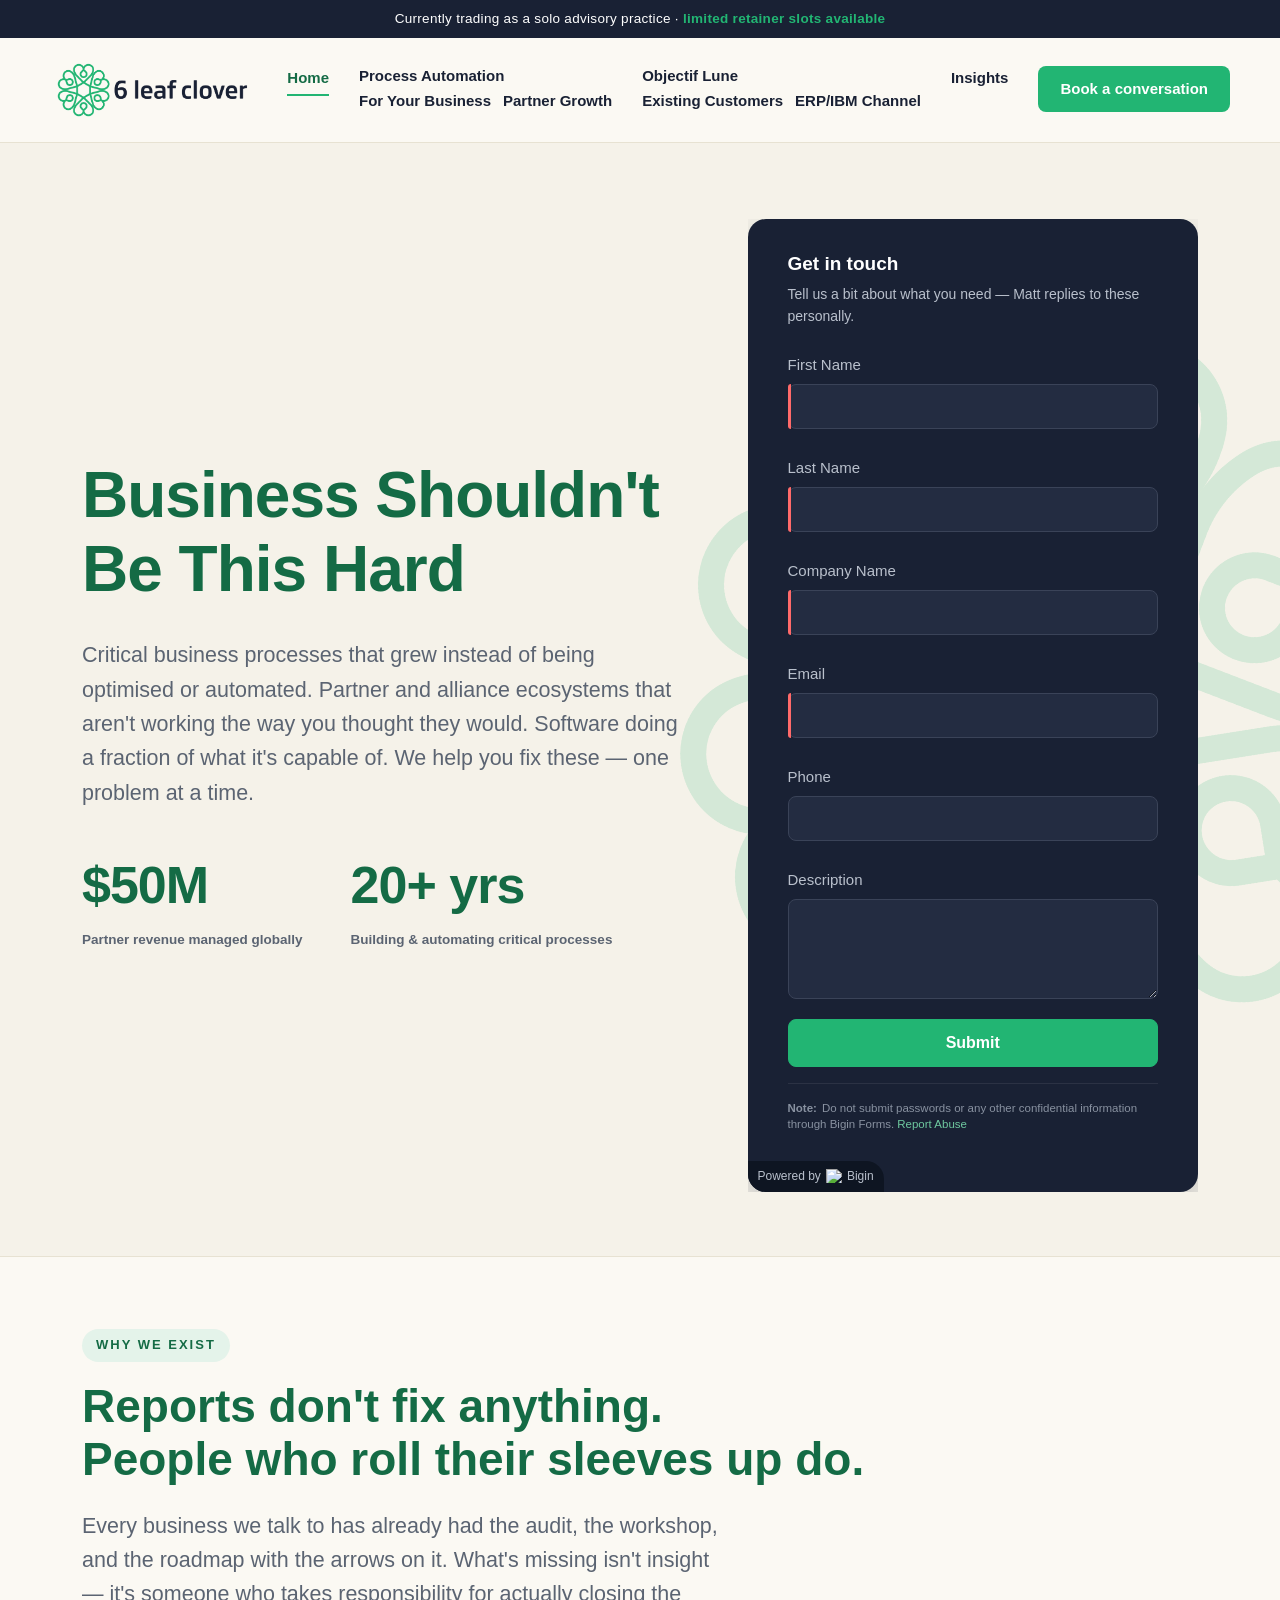
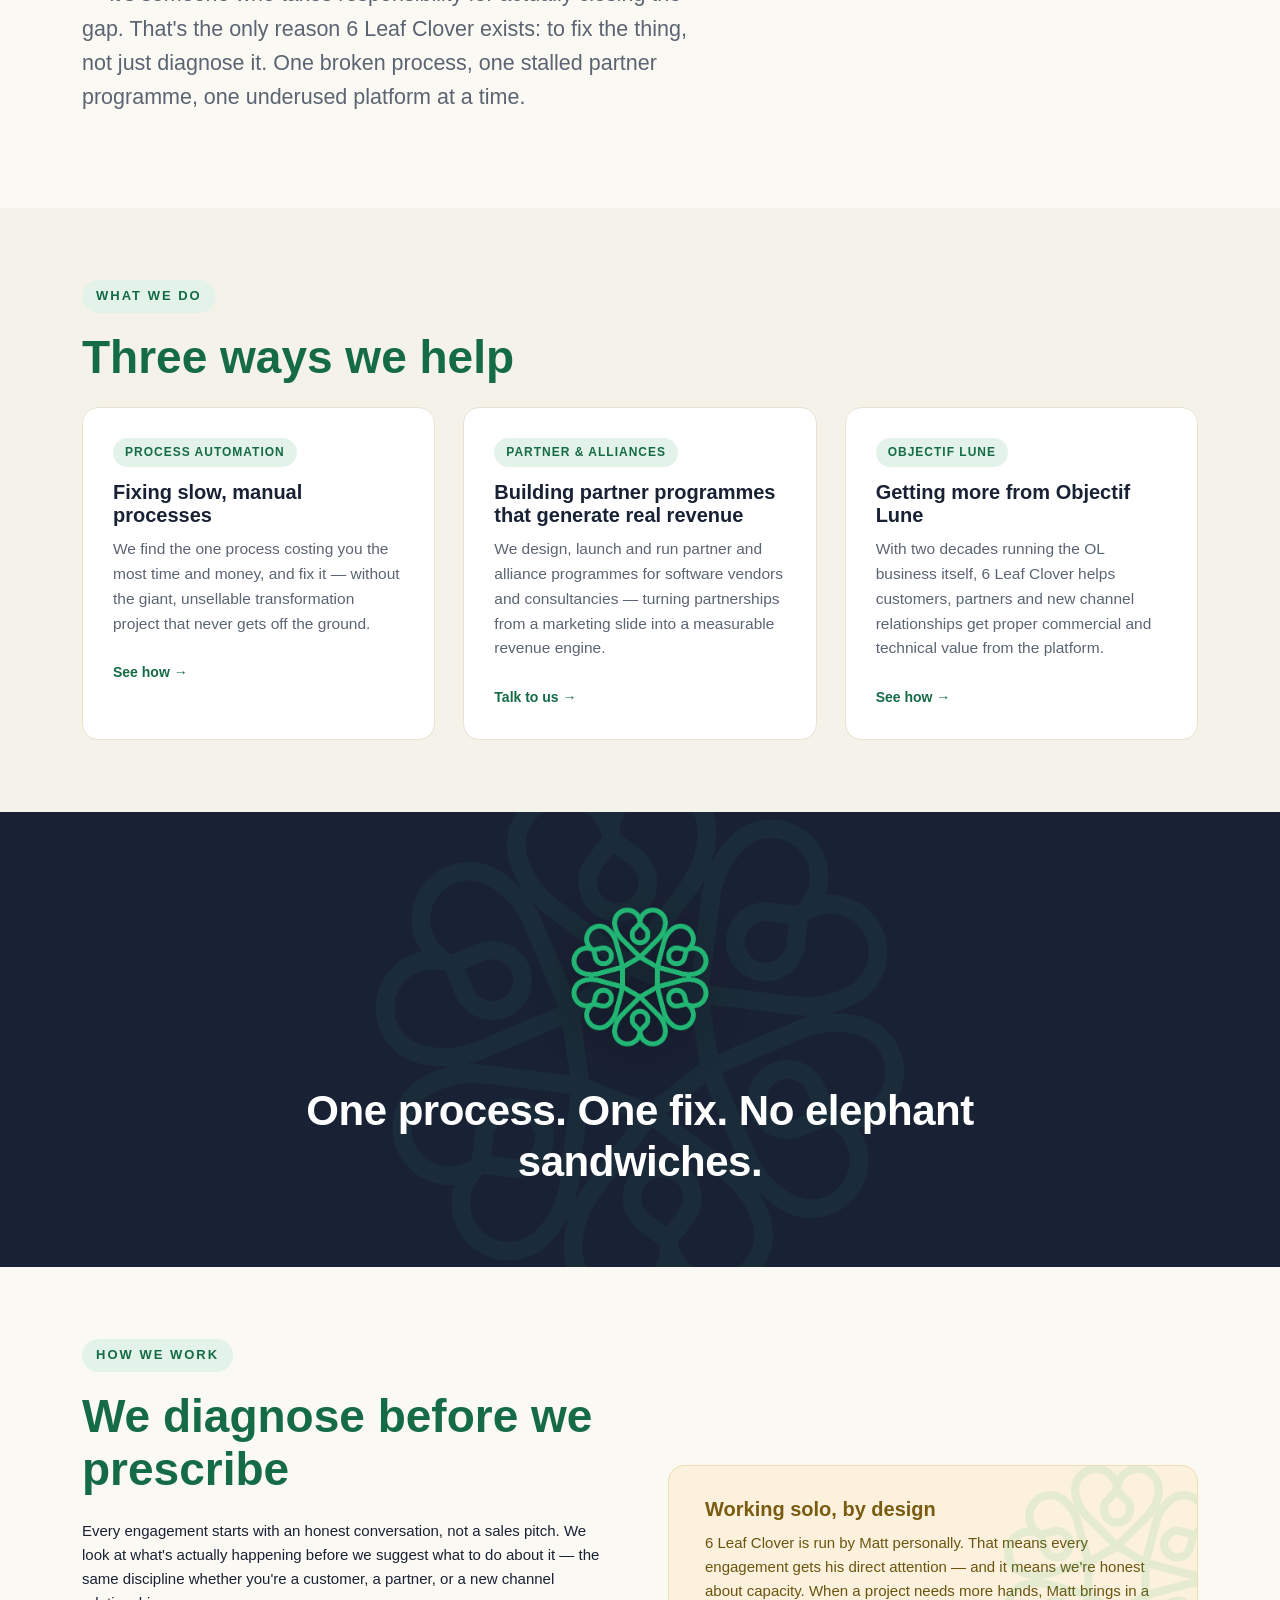
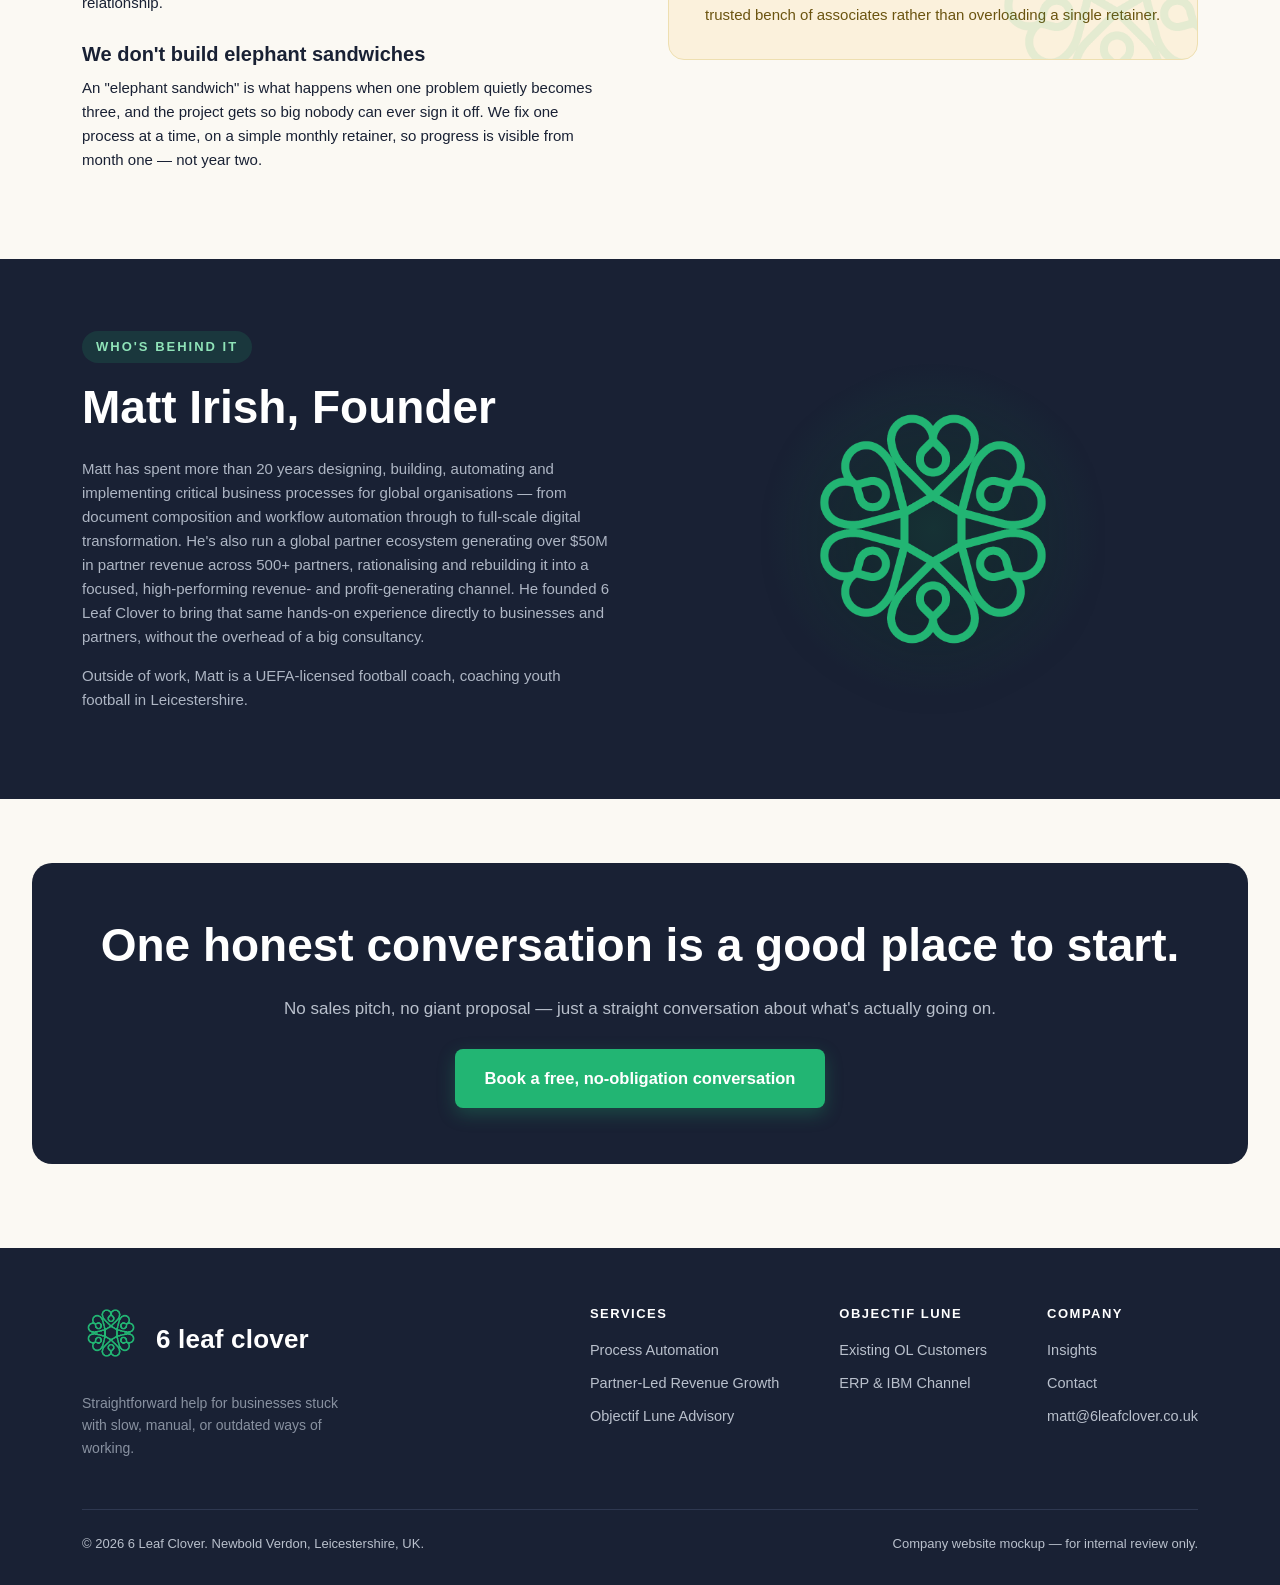
==== commit b43740ca: "Update index.html" ====
--- a/index.html
+++ b/index.html
@@ -213,8 +213,6 @@
 </nav>
   </div>
 </header>
-
-<div class="devnote"><b>Build note:</b> Changes applied: shorter/bolder title-case headline, removed eyebrow tag and the two hero contact links (form is now the only CTA), removed the £5.3M stat and enlarged the remaining two, sharpened the Problem section into a "why we exist" statement, corrected the Partner &amp; Alliances card to be about building partner/alliance programmes (not dealer enablement), and regeneralised the Who's Behind It bio (Objectif Lune UK detail and the Upland name removed; 20-years process automation framing added). Note: the Partner &amp; Alliances card currently links to the contact form since a dedicated Partner-Led Revenue Growth page doesn't exist yet in this mockup set &mdash; flag if you want that built.</div>
 
 <section class="hero">
   <img class="hero-clover-bg" src="[data-uri]" alt="">
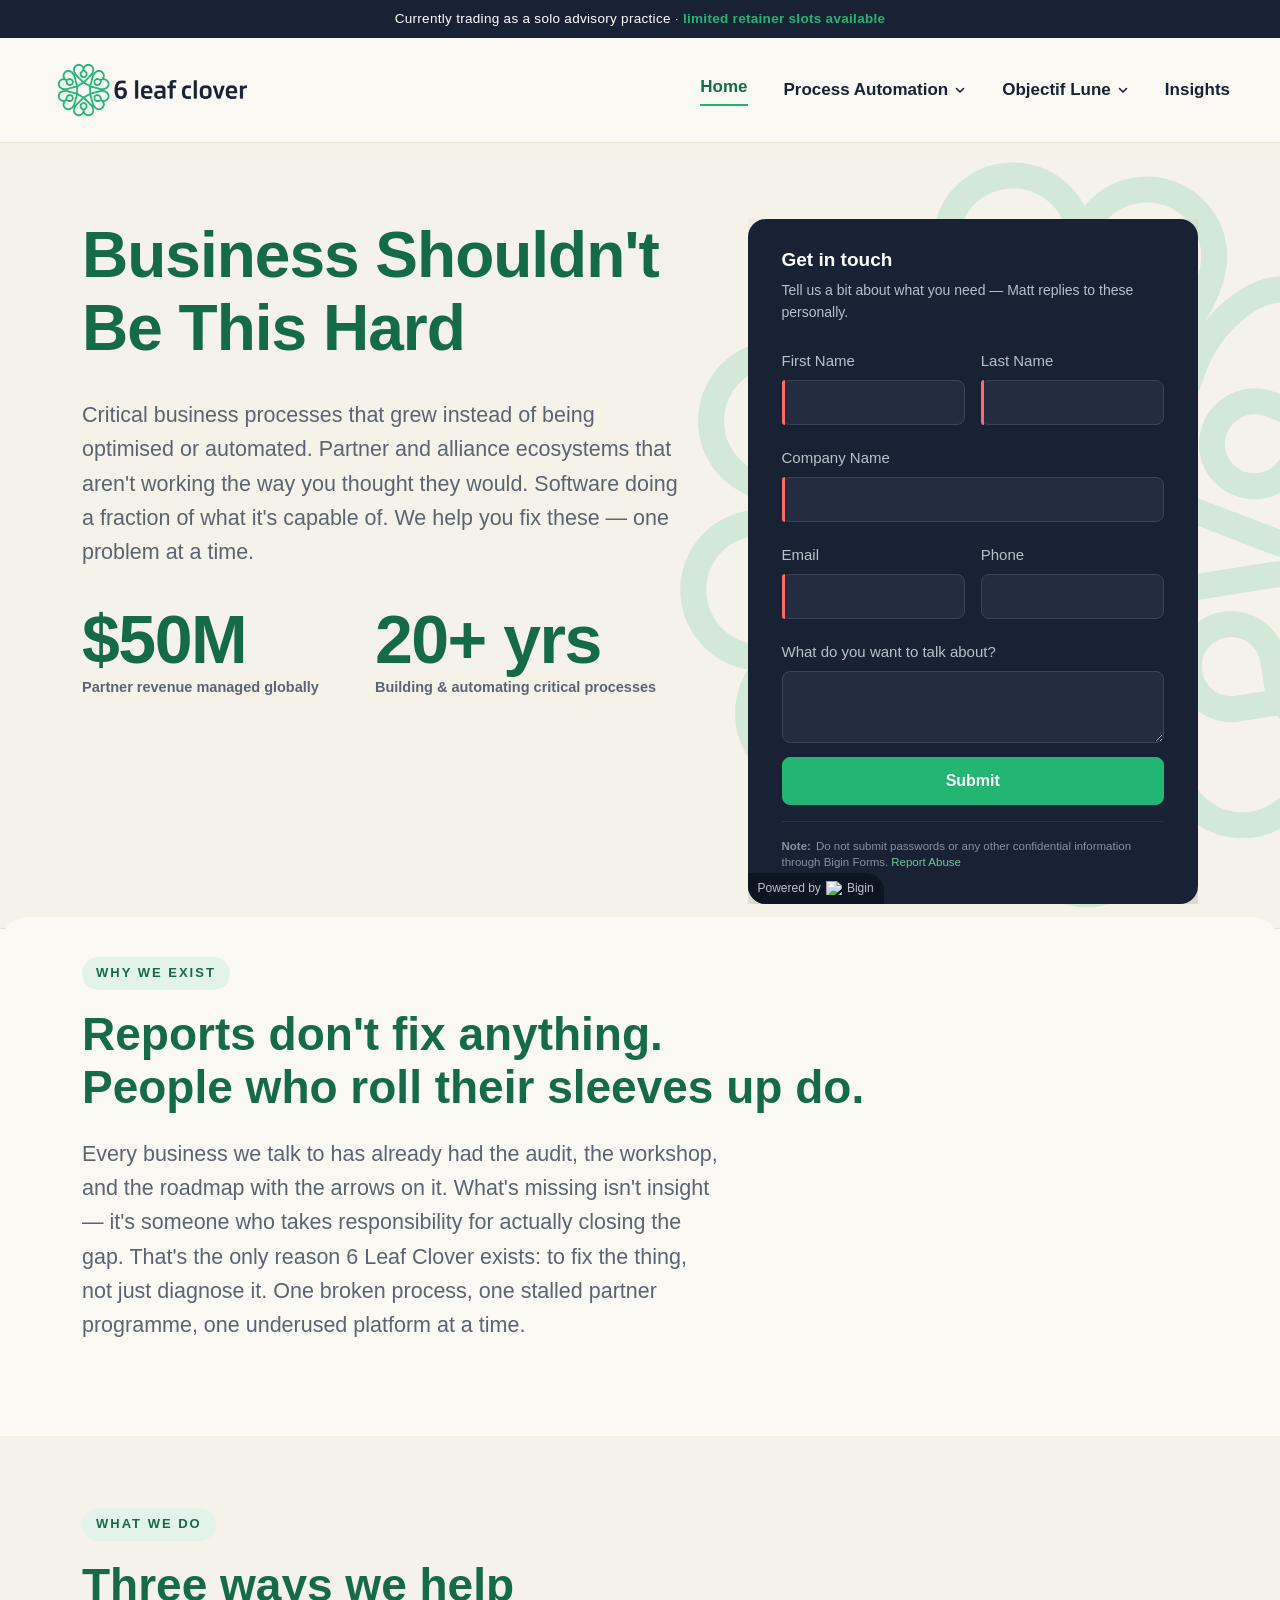
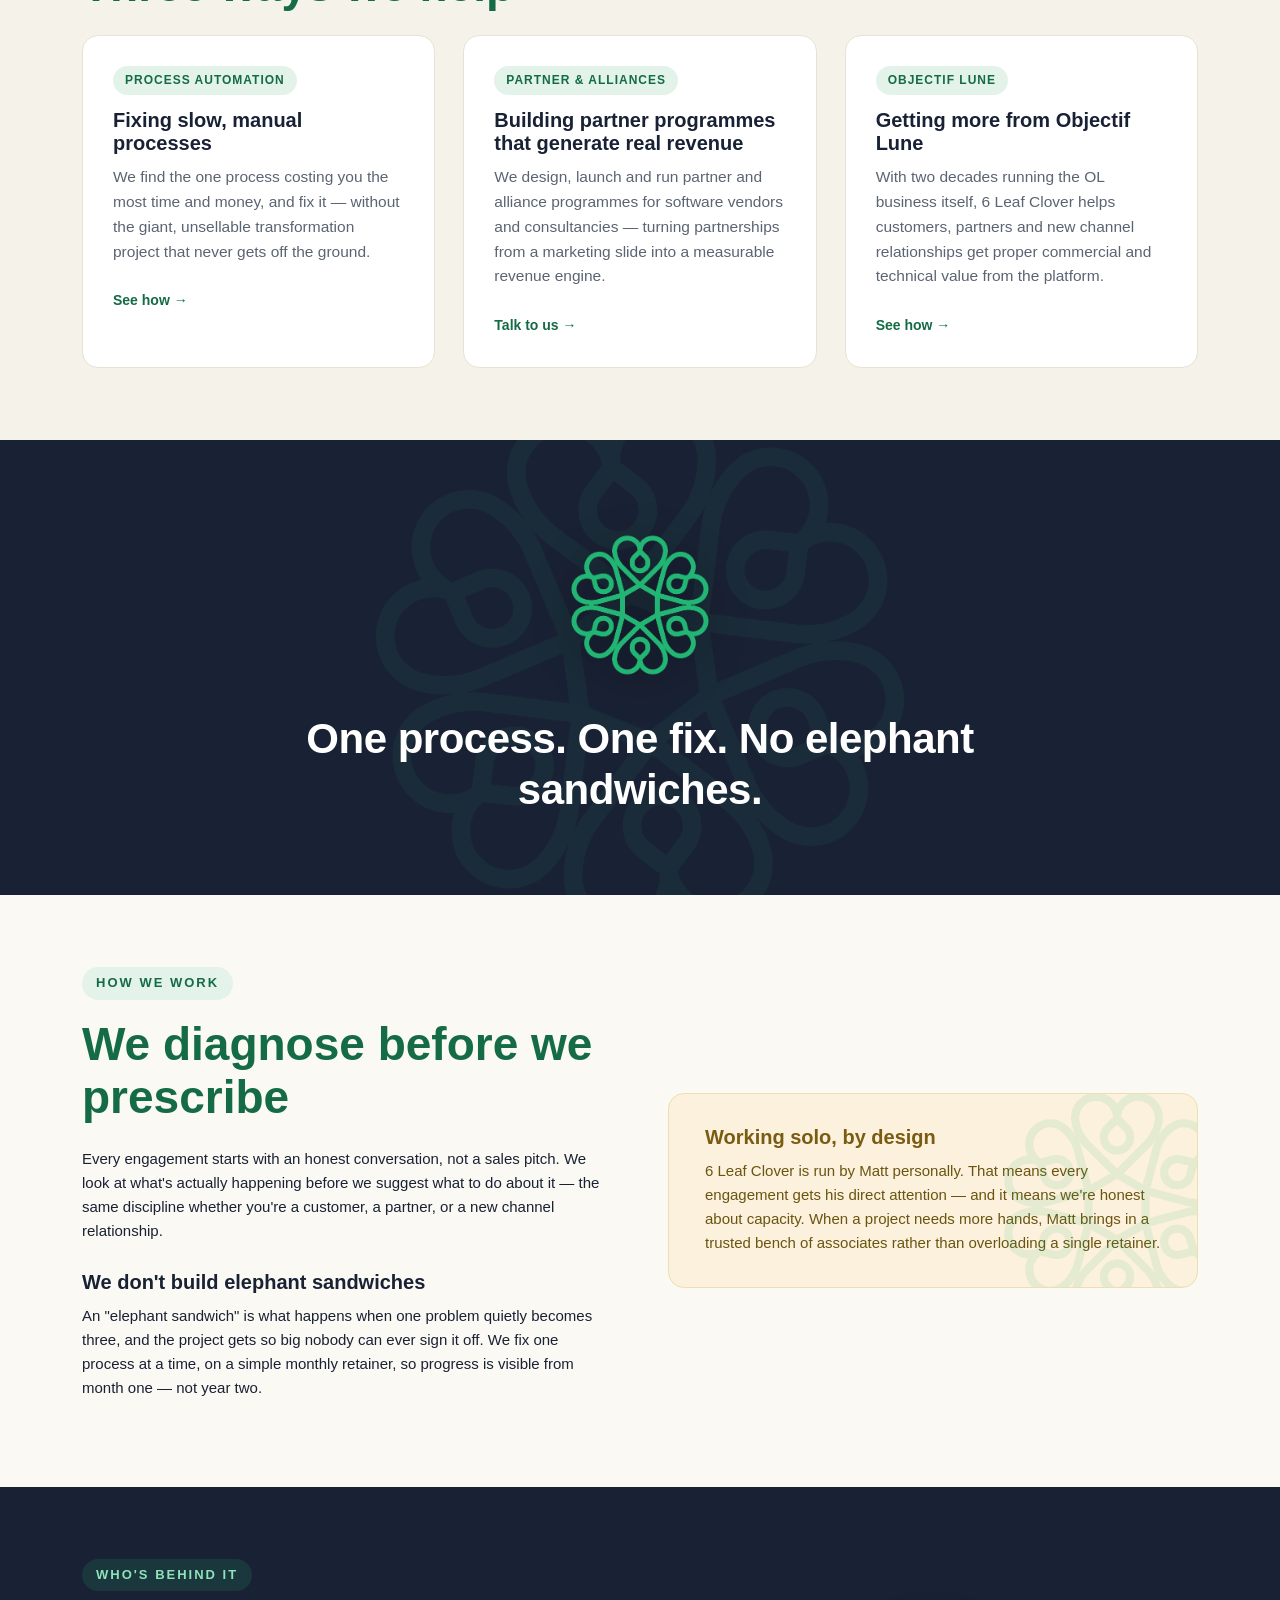
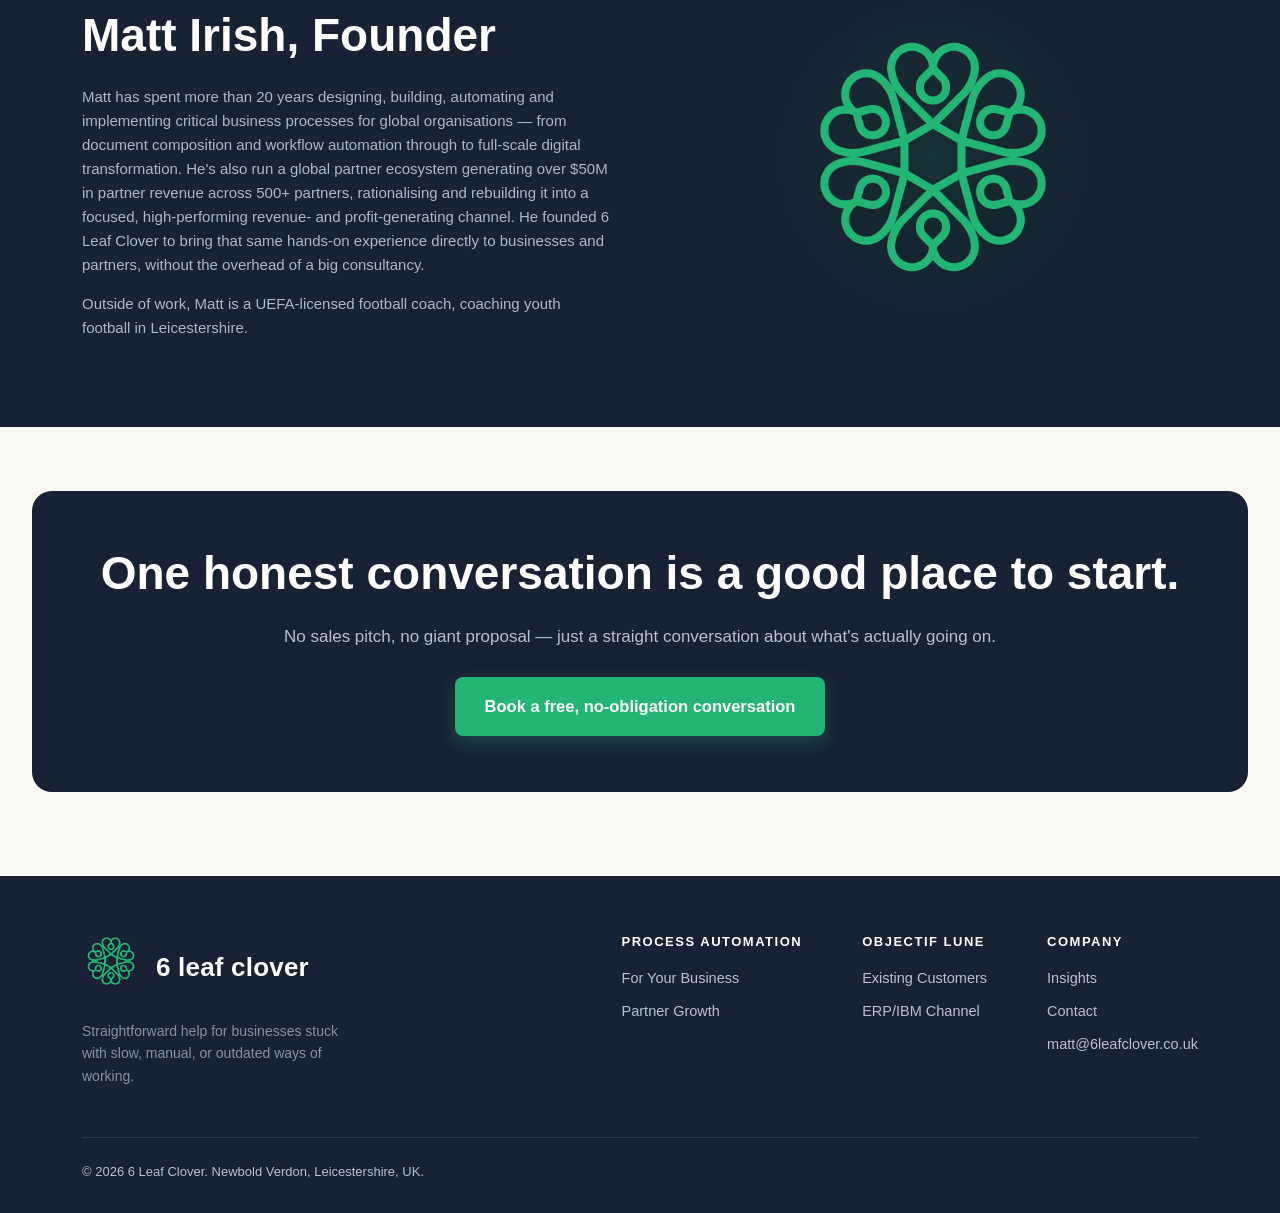
==== commit c3bc7016: "Update index.html" ====
--- a/index.html
+++ b/index.html
@@ -68,16 +68,17 @@
 .nav-cta{background:var(--green);color:#fff !important;padding:11px 22px;border-radius:8px;font-weight:700 !important;border-bottom:none !important;}
 
 /* hero */
-.hero{position:relative;padding:76px 0 64px;overflow:hidden;background:var(--paper);border-bottom:1px solid var(--rule);}
-.hero-grid{display:grid;grid-template-columns:1.15fr .85fr;gap:56px;align-items:center;position:relative;z-index:2;}
+.hero{position:relative;padding:76px 0 24px;overflow:hidden;background:var(--paper);border-bottom:1px solid var(--rule);}
+.hero-grid{display:grid;grid-template-columns:1.15fr .85fr;gap:56px;align-items:start;position:relative;z-index:2;}
 .hero-clover-bg{position:absolute;right:-220px;top:50%;transform:translateY(-50%) rotate(6deg);width:900px;opacity:.16;z-index:1;pointer-events:none;}
 .hero-buttons{display:flex;gap:16px;flex-wrap:wrap;margin-top:30px;align-items:center;}
 .btn-primary{background:var(--green);color:#fff;padding:16px 30px;border-radius:8px;font-weight:700;font-size:16.5px;text-decoration:none;display:inline-block;border:none;cursor:pointer;box-shadow:0 6px 18px rgba(34,181,115,.28);}
 .btn-secondary{color:var(--navy);font-weight:600;text-decoration:underline;font-size:15px;}
-.stat-strip{display:flex;gap:48px;margin-top:34px;flex-wrap:wrap;}
+.stat-strip{display:flex;gap:56px;margin-top:34px;flex-wrap:wrap;}
 .stat{}
-.stat b{display:block;font-size:52px;color:var(--green-dark);font-weight:900;letter-spacing:-1px;}
-.stat span{font-size:13.5px;color:var(--ink-soft);font-weight:600;}
+.stat b{display:block;font-size:68px;color:var(--green-dark);font-weight:900;letter-spacing:-1.5px;line-height:1.05;}
+.stat span{font-size:14.5px;color:var(--ink-soft);font-weight:600;}
+.section-overlap{position:relative;z-index:3;margin-top:-12px;padding-top:40px;background:var(--cream);border-radius:28px 28px 0 0;}
 
 /* lead capture form (legendseor-style) */
 .leadform{background:var(--navy);color:#fff;border-radius:18px;padding:34px;box-shadow:0 20px 50px rgba(25,33,52,.25);}
@@ -179,38 +180,68 @@
   <div class="wrap header-inner">
     <a href="index.html" class="brand"><img src="[data-uri]" alt="6 Leaf Clover" style="height:64px;"></a>
     <style type="text/css">
-nav.mainnav{display:flex;align-items:flex-start;gap:30px;}
-nav.mainnav a{font-size:15px;font-weight:600;color:var(--navy);text-decoration:none;}
-nav.mainnav a.current{color:var(--green-dark);border-bottom:2px solid var(--green);padding-bottom:4px;}
-.nav-group{display:flex;flex-direction:column;}
-.nav-group-label{font-size:15px;font-weight:600;color:var(--navy);line-height:1.3;}
-.nav-sub{display:flex;gap:12px;margin-top:3px;}
-.nav-sub a{font-size:12.5px;font-weight:600;color:var(--ink-soft);text-decoration:none;white-space:nowrap;}
-.nav-sub a.current{color:var(--green-dark);}
-.nav-sub a:hover{color:var(--green-dark);}
+nav.mainnav{display:flex;align-items:center;gap:36px;}
+nav.mainnav > a{font-size:17px;font-weight:700;color:var(--navy);text-decoration:none;}
+nav.mainnav > a.current{color:var(--green-dark);border-bottom:2px solid var(--green);padding-bottom:4px;}
+.nav-dropdown{position:relative;}
+.nav-dropdown-trigger{background:none;border:none;font-size:17px;font-weight:700;color:var(--navy);cursor:pointer;display:flex;align-items:center;gap:6px;padding:0;font-family:inherit;}
+.nav-dropdown-trigger.current{color:var(--green-dark);}
+.nav-dropdown-trigger svg{transition:transform .15s ease;flex-shrink:0;}
+.nav-dropdown.open .nav-dropdown-trigger svg{transform:rotate(180deg);}
+.nav-dropdown-menu{display:none;position:absolute;top:34px;left:0;background:#fff;border-radius:10px;border:1px solid var(--rule);min-width:200px;padding:6px;box-shadow:0 12px 24px rgba(25,33,52,.10);z-index:20;}
+.nav-dropdown.open .nav-dropdown-menu{display:block;}
+.nav-dropdown-menu a{display:block;padding:10px 14px;font-size:15px;font-weight:600;color:var(--navy);text-decoration:none;border-radius:6px;}
+.nav-dropdown-menu a:hover{background:var(--green-tint);}
+.nav-dropdown-menu a.current{color:var(--green-dark);}
+@media(max-width:700px){
+  nav.mainnav{flex-wrap:wrap;gap:20px;}
+}
 </style>
 <nav class="mainnav">
   <a href="index.html" class="current">Home</a>
 
-  <div class="nav-group">
-    <span class="nav-group-label">Process Automation</span>
-    <span class="nav-sub">
+  <div class="nav-dropdown" id="nav-pa">
+    <button type="button" class="nav-dropdown-trigger" onclick="toggleNavDropdown('nav-pa')">
+      Process Automation
+      <svg width="12" height="12" viewBox="0 0 12 12" fill="none"><path d="M2.5 4.5L6 8L9.5 4.5" stroke="currentColor" stroke-width="1.6" stroke-linecap="round" stroke-linejoin="round"/></svg>
+    </button>
+    <div class="nav-dropdown-menu">
       <a href="process-automation-direct.html">For Your Business</a>
       <a href="process-automation-partner.html">Partner Growth</a>
-    </span>
+    </div>
   </div>
 
-  <div class="nav-group">
-    <span class="nav-group-label">Objectif Lune</span>
-    <span class="nav-sub">
+  <div class="nav-dropdown" id="nav-ol">
+    <button type="button" class="nav-dropdown-trigger" onclick="toggleNavDropdown('nav-ol')">
+      Objectif Lune
+      <svg width="12" height="12" viewBox="0 0 12 12" fill="none"><path d="M2.5 4.5L6 8L9.5 4.5" stroke="currentColor" stroke-width="1.6" stroke-linecap="round" stroke-linejoin="round"/></svg>
+    </button>
+    <div class="nav-dropdown-menu">
       <a href="objectif-lune-customers.html">Existing Customers</a>
       <a href="objectif-lune-erp.html">ERP/IBM Channel</a>
-    </span>
+    </div>
   </div>
 
   <a href="insights.html">Insights</a>
-  <a href="#contact" class="nav-cta">Book a conversation</a>
 </nav>
+<script>
+(function(){
+  function closeAllNavDropdowns(){
+    document.querySelectorAll('.nav-dropdown.open').forEach(function(el){
+      el.classList.remove('open');
+    });
+  }
+  window.toggleNavDropdown = function(id){
+    var el = document.getElementById(id);
+    var isOpen = el.classList.contains('open');
+    closeAllNavDropdowns();
+    if (!isOpen) el.classList.add('open');
+  };
+  document.addEventListener('click', function(e){
+    if (!e.target.closest('.nav-dropdown')) closeAllNavDropdowns();
+  });
+})();
+</script>
   </div>
 </header>
 
@@ -270,7 +301,7 @@
 	outline: none;
 }
 .wf-form-component {
-	padding: 30px 40px 60px;
+	padding: 26px 34px 34px;
 }
 .wf-parent {
 	padding: 30px 0;
@@ -285,7 +316,7 @@
 }
 .wf-wrapper {
 	width: 100%;
-	max-width: 700px;
+	max-width: 860px;
 	border-radius: 18px;
 	margin: auto;
 	border: none;
@@ -298,7 +329,25 @@
 	word-break: break-word;
 }
 .wf-row {
-	margin-bottom: 20px;
+	margin-bottom: 14px;
+}
+.wf-row-pair {
+	display: grid;
+	grid-template-columns: 1fr 1fr;
+	gap: 16px;
+	margin-bottom: 14px;
+}
+.wf-row-pair .wf-row {
+	margin-bottom: 0;
+}
+@media(max-width:560px){
+	.wf-row-pair {
+		grid-template-columns: 1fr;
+		gap: 0;
+	}
+	.wf-row-pair .wf-row {
+		margin-bottom: 14px;
+	}
 }
 .wf-label {
 	padding: 7px 0;
@@ -375,8 +424,8 @@
 }
 .wf-text-area-input {
 	resize: vertical;
-	height: 100px;
-	min-height: 100px;
+	height: 72px;
+	min-height: 72px;
 	max-height: 200px;
 }
 .wf-btn {
@@ -498,7 +547,7 @@
 }
 </style>
 
-<div class="leadform-bigin">
+<div class="leadform-bigin" id="contact">
 <iframe id='hidden980668000000625005Frame' name='hidden980668000000625005Frame' style='display: none;'></iframe>
 <div class='wf-parent' id='BiginWebToRecordFormParent980668000000625005'>
 	<div class='wf-wrapper' id='BiginWebToRecordFormDiv980668000000625005'>
@@ -513,21 +562,23 @@
  	<div class='wf-header'>Get in touch</div>
  	<div class="wf-sub">Tell us a bit about what you need — Matt replies to these personally.</div>
  	<div id='elementDiv980668000000625005' class='wf-form-wrapper'>
- 	 	<div class='wf-row'>
- 	 	 	<div class='wf-label'>First Name</div>
- 	 	 	<div class='wf-field wf-field-mandatory'>
- 	 	 	 	<div class='wf-field-inner'>
- 	 	 	 	<input name='First Name' maxlength='40' type='text' value='' class='wf-field-item wf-field-input' oninput='removeError(this)'/>
- 	 	 	 	</div>
- 	 	 	</div>
- 	 	</div>
- 	 	<div class='wf-row'>
- 	 	 	<div class='wf-label'>Last Name</div>
- 	 	 	<div class='wf-field wf-field-mandatory'>
- 	 	 	 	<div class='wf-field-inner'>
- 	 	 	 	<input name='Last Name' maxlength='80' type='text' value='' class='wf-field-item wf-field-input' oninput='removeError(this)'/>
- 	 	 	 	</div>
- 	 	 	</div>
+ 	 	<div class='wf-row-pair'>
+ 	 		<div class='wf-row'>
+ 	 	 		<div class='wf-label'>First Name</div>
+ 	 	 		<div class='wf-field wf-field-mandatory'>
+ 	 	 	 		<div class='wf-field-inner'>
+ 	 	 	 		<input name='First Name' maxlength='40' type='text' value='' class='wf-field-item wf-field-input' oninput='removeError(this)'/>
+ 	 	 	 		</div>
+ 	 	 		</div>
+ 	 		</div>
+ 	 		<div class='wf-row'>
+ 	 	 		<div class='wf-label'>Last Name</div>
+ 	 	 		<div class='wf-field wf-field-mandatory'>
+ 	 	 	 		<div class='wf-field-inner'>
+ 	 	 	 		<input name='Last Name' maxlength='80' type='text' value='' class='wf-field-item wf-field-input' oninput='removeError(this)'/>
+ 	 	 	 		</div>
+ 	 	 		</div>
+ 	 		</div>
  	 	</div>
  	 	<div class='wf-row'>
  	 	 	<div class='wf-label'>Company Name</div>
@@ -537,24 +588,26 @@
  	 	 	 	</div>
  	 	 	</div>
  	 	</div>
- 	 	<div class='wf-row'>
- 	 	 	<div class='wf-label'>Email</div>
- 	 	 	<div class='wf-field wf-field-mandatory'>
- 	 	 	 	<div class='wf-field-inner'>
- 	 	 	 	<input fvalidate='true' ftype='email' name='Email' maxlength='100' type='text' value='' class='wf-field-item wf-field-input' oninput='removeError(this)'/>
- 	 	 	 	</div>
- 	 	 	</div>
+ 	 	<div class='wf-row-pair'>
+ 	 		<div class='wf-row'>
+ 	 	 		<div class='wf-label'>Email</div>
+ 	 	 		<div class='wf-field wf-field-mandatory'>
+ 	 	 	 		<div class='wf-field-inner'>
+ 	 	 	 		<input fvalidate='true' ftype='email' name='Email' maxlength='100' type='text' value='' class='wf-field-item wf-field-input' oninput='removeError(this)'/>
+ 	 	 	 		</div>
+ 	 	 		</div>
+ 	 		</div>
+ 	 		<div class='wf-row'>
+ 	 	 		<div class='wf-label'>Phone</div>
+ 	 	 		<div class='wf-field'>
+ 	 	 	 		<div class='wf-field-inner'>
+ 	 	 	 		<input fvalidate='true' ftype='mobile' name='Phone' maxlength='50' type='text' value='' class='wf-field-item wf-field-input' oninput='removeError(this)'/>
+ 	 	 	 		</div>
+ 	 	 		</div>
+ 	 		</div>
  	 	</div>
  	 	<div class='wf-row'>
- 	 	 	<div class='wf-label'>Phone</div>
- 	 	 	<div class='wf-field'>
- 	 	 	 	<div class='wf-field-inner'>
- 	 	 	 	<input fvalidate='true' ftype='mobile' name='Phone' maxlength='50' type='text' value='' class='wf-field-item wf-field-input' oninput='removeError(this)'/>
- 	 	 	 	</div>
- 	 	 	</div>
- 	 	</div>
- 	 	<div class='wf-row'>
- 	 	 	<div class='wf-label'>Description</div>
+ 	 	 	<div class='wf-label'>What do you want to talk about?</div>
  	 	 	<div class='wf-field'>
  	 	 	 	<div class='wf-field-inner'>
  	 	 	 	<textarea name='Description' maxlength='32000' type='text' class='wf-field-item wf-field-input wf-text-area-input' oninput='removeError(this)'></textarea>
@@ -674,7 +727,7 @@
   </div>
 </section>
 
-<section>
+<section class="section-overlap">
   <div class="wrap">
     <span class="eyebrow">Why we exist</span>
     <h2>Reports don't fix anything.<br>People who roll their sleeves up do.</h2>
@@ -770,15 +823,14 @@
       </div>
       <div class="footer-cols">
         <div class="footer-col">
-          <h4>Services</h4>
-          <a href="process-automation-direct.html">Process Automation</a>
-          <a href="process-automation-partner.html">Partner-Led Revenue Growth</a>
-          <a href="objectif-lune-customers.html">Objectif Lune Advisory</a>
+          <h4>Process Automation</h4>
+          <a href="process-automation-direct.html">For Your Business</a>
+          <a href="process-automation-partner.html">Partner Growth</a>
         </div>
         <div class="footer-col">
           <h4>Objectif Lune</h4>
-          <a href="objectif-lune-customers.html">Existing OL Customers</a>
-          <a href="objectif-lune-erp.html">ERP &amp; IBM Channel</a>
+          <a href="objectif-lune-customers.html">Existing Customers</a>
+          <a href="objectif-lune-erp.html">ERP/IBM Channel</a>
         </div>
         <div class="footer-col">
           <h4>Company</h4>
@@ -790,7 +842,6 @@
     </div>
     <div class="footer-bottom">
       <span>&copy; 2026 6 Leaf Clover. Newbold Verdon, Leicestershire, UK.</span>
-      <span>Company website mockup &mdash; for internal review only.</span>
     </div>
   </div>
 </footer>
